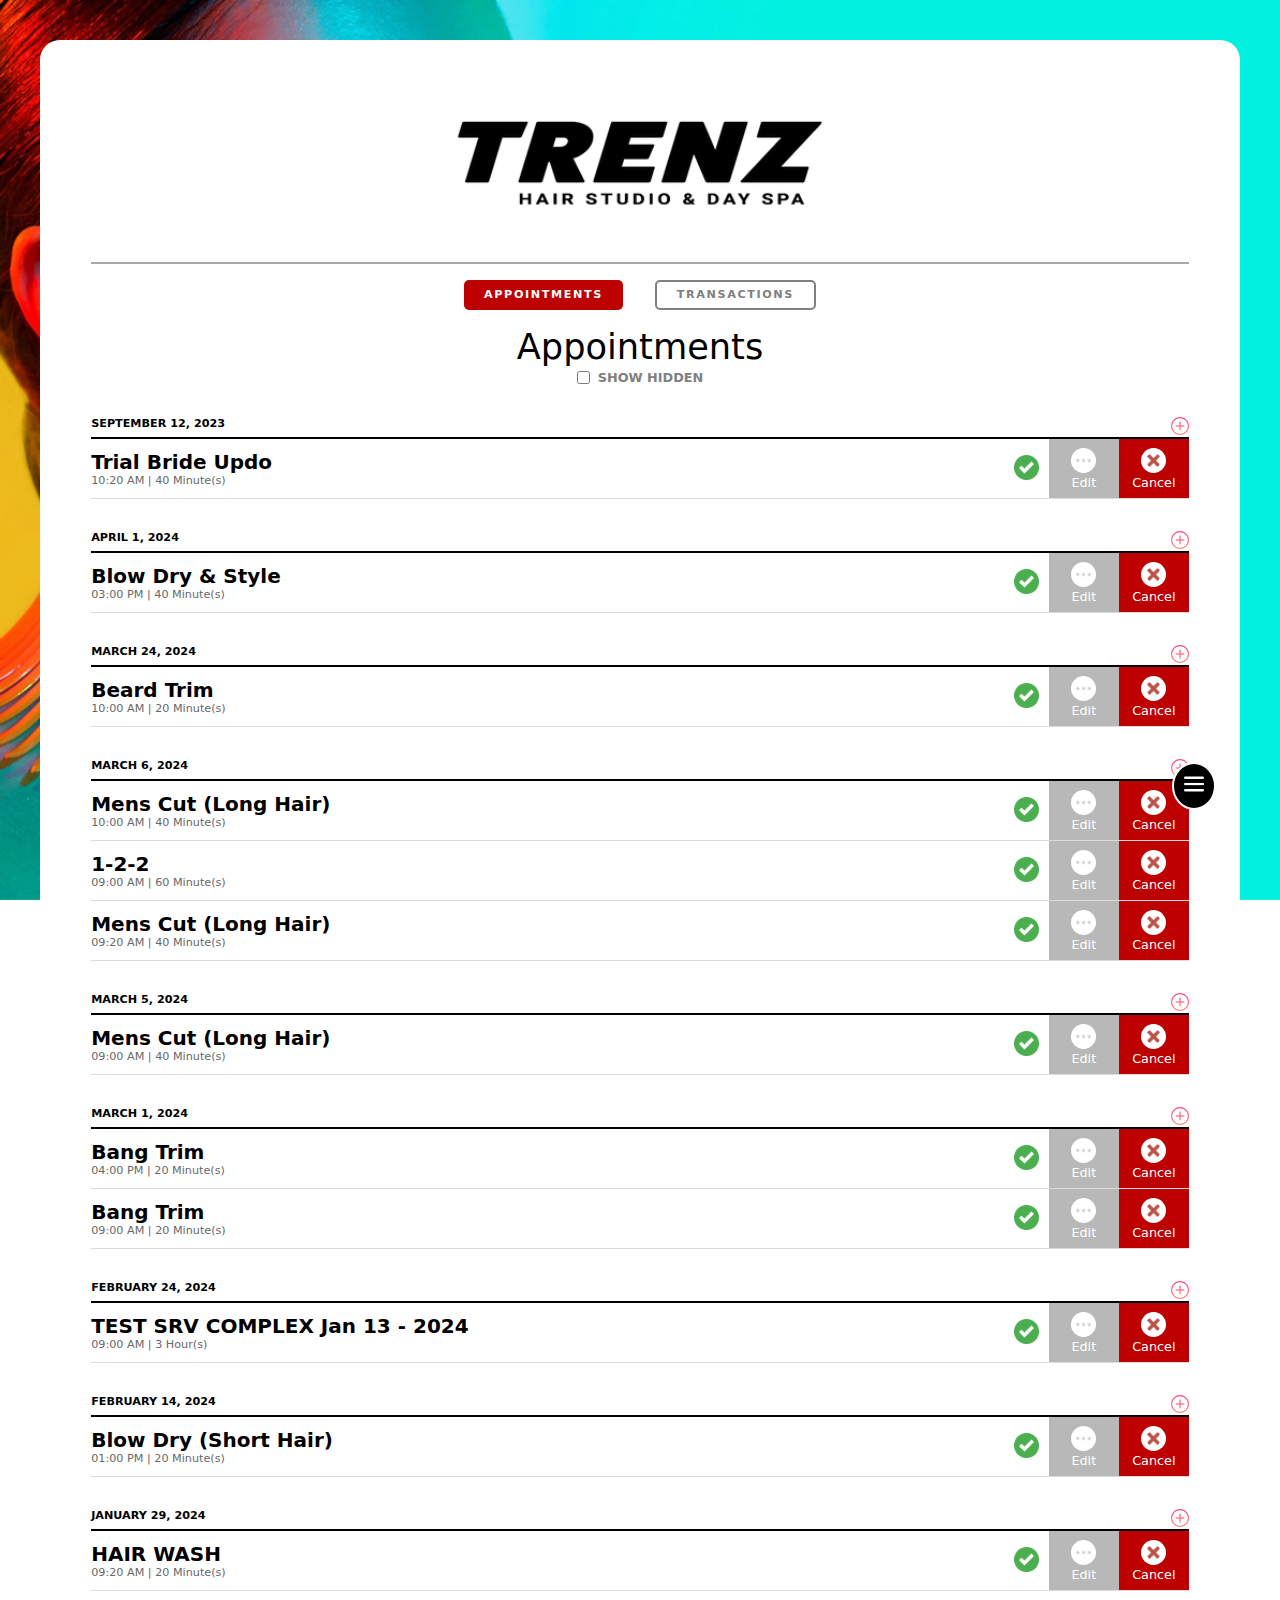
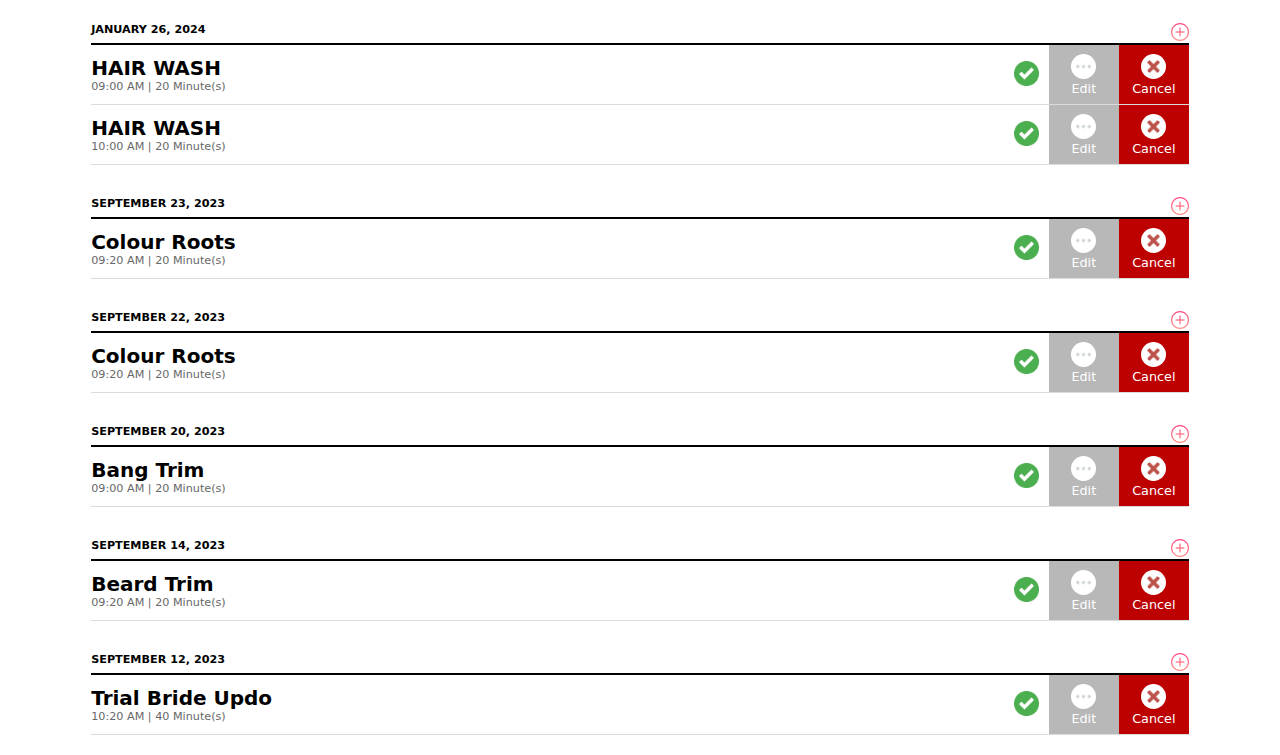
==== index.html @ 02bec73e "spell correct" ====
<!DOCTYPE html>
<html lang="en">
	<head>
		<meta charset="UTF-8" />
		<meta name="viewport" content="width=device-width, initial-scale=1.0" />
		<title>Document</title>

		<link rel="stylesheet" href="style.css" />
	</head>
	<body>
		<section class="appointment">
			<img class="trenz-bg" src="img/trenz-bg.jpg" alt="" />
			<div class="appointment-container">
				<div class="hero">
					<img src="img/trenz-logo-lq.png" alt="" />
				</div>

				<div class="appointment-btns">
					<div class="appointment-btn">APPOINTMENTS</div>
					<div class="transaction-btn">TRANSACTIONS</div>
				</div>

				<h2>Appointments</h2>

				<form action="">
					<input type="checkbox" id="showCheckbox" />
					<label for="showCheckbox">Show hidden</label>
				</form>

				<div class="appointment-date">
					<div class="current-date">
						<h4>September 12, 2023</h4>
						<img src="img/add.png" alt="" />
					</div>
					<div class="appointment-card-container">
						<div class="appointment-card">
							<div class="appointment-box">
								<div class="card-text">
									<h3>Trial Bride Updo</h3>
									<p>10:20 AM | 40 Minute(s)</p>
								</div>
								<img class="appointment-done-img" src="img/accept.png" alt="" />
							</div>
							<div class="appointment-option">
								<div class="edit-btn">
									<img src="img/more.png" alt="Edit" />
									<p>Edit</p>
								</div>
								<div class="delete-btn">
									<img src="img/close.png" alt="Edit" />
									<p>Cancel</p>
								</div>
							</div>
						</div>
					</div>
				</div>

				<div class="transaction-container">
					<div class="current-date">
						<h4>September 12, 2023</h4>
						<img src="img/add.png" alt="" />
					</div>
					<div class="appointment-card-container">
						<div class="appointment-card">
							<div class="appointment-box">
								<div class="card-text">
									<h3>Trial Bride Updo</h3>
									<p>10:20 AM | 40 Minute(s)</p>
								</div>
								<img class="appointment-done-img" src="img/accept.png" alt="" />
							</div>
							<div class="appointment-option">
								<div class="edit-btn">
									<img src="img/more.png" alt="Edit" />
									<p>Edit</p>
								</div>
								<div class="delete-btn">
									<img src="img/close.png" alt="Edit" />
									<p>Cancel</p>
								</div>
							</div>
						</div>
					</div>
				</div>
			</div>
		</section>

		<!-- menu section -->

		<div class="menu-display">
			<img id="menuIcon" src="img/menu.png" alt="" />
		</div>

		<div id="menu" class="menu">
			<div class="menu-heading">Appointments</div>
			<div class="menu-container">
				<div class="menu-item">
					<img src="img/home.png" alt="Home" />
					<p>Home</p>
				</div>
				<div class="menu-item">
					<img src="img/add-event.png" alt="" />
					<p>Add</p>
				</div>
				<div class="menu-item">
					<img src="img/website.png" alt="" />
					<p>View</p>
				</div>
				<div class="menu-item">
					<img src="img/calendar.png" alt="" />
					<p>History</p>
				</div>
				<div class="menu-item">
					<img src="img/setting.png" alt="Setting" />
					<p>Setting</p>
				</div>
			</div>
		</div>
	</body>

	<script src="script/appointment.js"></script>

	<script>
		document.addEventListener("DOMContentLoaded", function () {
			let currentSwipedBox = null; // Keep track of the currently swiped box

			function handleStart(event) {
				if (currentSwipedBox && currentSwipedBox !== event.currentTarget) {
					resetSwipedBox(); // Reset the previously swiped box
				}
				currentSwipedBox = event.currentTarget;
				currentSwipedBox.startX = event.touches[0].clientX;
			}

			function handleEnd(event) {
				const deltaX =
					event.changedTouches[0].clientX - currentSwipedBox.startX;
				const windowWidth = window.innerWidth;
				const appointmentBox =
					currentSwipedBox.querySelector(".appointment-box");

				if (windowWidth < 650) {
					appointmentBox.style.transform =
						deltaX < -50 ? "translateX(-100px)" : "translateX(0px)";
				}
			}

			function resetSwipedBox() {
				const appointmentBox =
					currentSwipedBox.querySelector(".appointment-box");
				appointmentBox.style.transform = "translateX(0px)";
				currentSwipedBox = null;
			}

			document
				.querySelectorAll(".appointment-card")
				.forEach((appointmentCard) => {
					appointmentCard.startX = 0;
					appointmentCard.addEventListener("touchstart", handleStart);
					appointmentCard.addEventListener("touchend", handleEnd);
				});

			document.body.addEventListener("click", function (event) {
				if (!event.target.closest(".appointment-card")) {
					resetSwipedBox();
				}
			});
		});

		// menu script

		const menuDisplay = document.querySelector(".menu-display");
		const menuContainer = document.getElementById("menu");
		const menuIcon = document.getElementById("menuIcon");

		menuDisplay.addEventListener("click", function () {
			if (menuContainer.style.maxHeight === "1000px") {
				// menuContainer.style.display = "none";
				menuContainer.style.maxHeight = "0px";
				menuContainer.style.right = "-100%";
				menuIcon.src = "img/menu.png";
			} else {
				// menuContainer.style.display = "block";
				menuIcon.src = "img/close1.png";
				menuContainer.style.right = "calc(5% - 10px)";
				menuContainer.style.maxHeight = "1000px";
			}
		});
	</script>
</html>
---- style.css ----
* {
	margin: 0;
	padding: 0;
	box-sizing: border-box;
	font-family: system-ui, -apple-system, BlinkMacSystemFont, "Segoe UI", Roboto,
		Oxygen, Ubuntu, Cantarell, "Open Sans", "Helvetica Neue", sans-serif;
}

.appointment {
	padding-top: 2.5rem;
}

.trenz-bg {
	width: 100vw;
	height: 100vh;
	object-fit: cover;
	position: fixed;
	top: 0px;
	z-index: -1;
}

.appointment-container {
	background-color: white;
	max-width: 1200px;
	margin: auto;
	border-radius: 20px;
	padding: 20px 4%;
	overflow: hidden;
}

.hero {
	padding: 3rem 0;
	text-align: center;
	border-bottom: 2px solid rgb(168, 168, 168);
}

.hero img {
	width: 35%;
}
/* 
.hero h1 {
	font-size: 6rem;
	font-weight: 800;
	font-style: italic;
	line-height: 6.2rem;
}

.hero p {
	font-weight: 700;
	letter-spacing: 0.15rem;
} */

.appointment-btns {
	display: flex;
	justify-content: center;
	gap: 2rem;
	margin-top: 1rem;
	font-weight: 700;
	letter-spacing: 0.1rem;
}

.appointment-btn {
	height: 30px;
	background-color: rgb(189, 0, 0);
	color: white;
	padding: 0px 20px;
	border-radius: 5px;
	display: flex;
	align-items: center;
	cursor: pointer;
	font-size: 0.7rem;
}

.transaction-btn {
	border: 2px solid gray;
	color: gray;
	padding: 0px 20px;
	border-radius: 5px;
	display: flex;
	align-items: center;
	cursor: pointer;
	font-size: 0.7rem;
}

.appointment h2 {
	font-size: 2.2rem;
	font-weight: 400;
	margin-top: 1rem;
	text-align: center;
}

form {
	display: flex;
	justify-content: center;
	gap: 0.5rem;
	margin-top: 0.2rem;
	color: gray;
	text-transform: uppercase;
	font-weight: 600;
	font-size: 0.8rem;
}

.appointment-date,
.transaction-container {
	margin-top: 2rem;
}

.current-date {
	display: flex;
	justify-content: space-between;
	gap: 20px;
	padding-bottom: 2px;
	border-bottom: 2px solid black;
}

.current-date img {
	width: 18px;
	height: 18px;
}

.current-date h4 {
	text-transform: uppercase;
	font-size: 0.7rem;
	/* color: rgb(170, 1, 1); */
}

.appointment-card {
	position: relative;
	height: 60px;
	display: flex;
	align-items: center;
	border-bottom: 1px solid rgb(219, 219, 219);
}

.appointment-box {
	display: flex;
	background-color: white;
	justify-content: space-between;
	align-items: center;
	width: 100%;
	height: 100%;
	transition: all 0.3s ease-in-out;
	z-index: 5;
}

.appointment-option {
	height: 60px;
	display: flex;
	height: 100%;
	align-items: center;
}

.card-text h3 {
	font-size: 20px;
}

.card-text p {
	color: rgb(104, 104, 104);
	font-size: 0.7rem;
}
.appointment-done-img {
	margin: 0 10px;
	cursor: pointer;
}

.appointment-card img {
	width: 25px;
	height: 25px;
	margin-bottom: 2px;
	/* display: none; */
}

.edit-btn {
	background-color: rgb(184, 184, 184);
	width: 70px;
	display: flex;
	align-items: center;
	justify-content: center;
	flex-direction: column;
	height: 100%;
	color: white;
	font-size: 0.8rem;
}

.delete-btn {
	background-color: rgb(189, 0, 0);
	width: 70px;
	display: flex;
	align-items: center;
	justify-content: center;
	flex-direction: column;
	height: 100%;
	color: white;
	font-size: 0.8rem;
}

.edit-btn img,
.delete-btn img {
	padding: 5px;
	background-color: white;
	border-radius: 50%;
	/* width: 30px; */
	filter: saturate(60%);
	cursor: pointer;
}

@media (max-width: 1200px) {
	.trenz-bg {
		display: none;
	}

	.appointment {
		padding-top: 0;
	}

	.hero {
		padding: 4rem 0;
	}
}

@media (max-width: 650px) {
	.hero {
		padding: 2rem 20px;
	}

	.hero img {
		width: 55%;
	}

	.appointment-btns {
		gap: 0.5rem;
	}

	.appointment-btn,
	.transaction-btn {
		padding: 5px 12px;
		font-size: 0.9rem;
	}

	.appointment-card {
		height: 60px;
	}

	.edit-btn,
	.delete-btn {
		font-size: 0.6rem;
		width: 50px;
	}

	.appointment h2 {
		font-size: 2.2rem;
		margin-top: 1rem;
		font-weight: 400;
	}

	.current-date h4 {
		font-size: 0.7rem;
		display: flex;
		align-items: center;
	}

	.card-text h3 {
		font-size: 1.2rem;
	}

	.card-text p {
		font-size: 0.7rem;
	}

	.appointment-box {
		width: 100%;
	}

	.appointment-option {
		position: absolute;
		right: 0;
		z-index: 1;
	}
}

/* Menu section */

.menu {
	padding: 25px;
	position: fixed;
	bottom: 0;
	z-index: 10;
	background-color: white;
	width: 100%;
}

.menu-heading {
	font-size: 1rem;
	font-weight: 600;
	text-transform: uppercase;
	color: rgb(173, 173, 173);
	text-align: center;
	margin-bottom: 1rem;
	letter-spacing: 0.2rem;
}
.menu-container {
	display: flex;
	justify-content: space-between;
	gap: 20px;
}

.menu-item img {
	width: 40px;
	height: 40px;
}

.menu-item {
	display: flex;
	justify-content: center;
	align-items: center;
	flex-direction: column;
	cursor: pointer;
}

.menu-item p {
	margin-top: 5px;
	font-weight: 700;
	font-size: 0.9rem;
	text-align: center;
}

.menu-display {
	padding: 10px;
	background-color: black;
	border-radius: 100%;
	position: fixed;
	right: 5%;
	bottom: 10%;
	display: none;
	cursor: pointer;
	display: flex;
	align-items: center;
	justify-self: center;
	border: 2px solid white;
}

.menu-display img {
	width: 20px;
	height: 20px;
	filter: invert(100%);
	transition: all 0.3s ease-in-out;
}

@media (min-width: 650px) {
	.menu-display {
		display: block;
	}

	.menu-heading {
		display: none;
	}

	.menu {
		width: max-content;
		padding: 15px;
		bottom: calc(10% + 60px);
		right: calc(5% - 10px);
		background-color: rgb(235, 235, 235);
		border-radius: 15px;
		max-height: 0px;
		overflow: hidden;
		/* display: none; */
		right: -100%;
		transition: max-height 0.3s ease-in-out;
	}

	.menu-container {
		flex-direction: column;
		width: max-content;
	}

	.menu-item img {
		width: 22px;
		height: 22px;
	}

	.menu-item p {
		font-size: 0.6rem;
	}
}
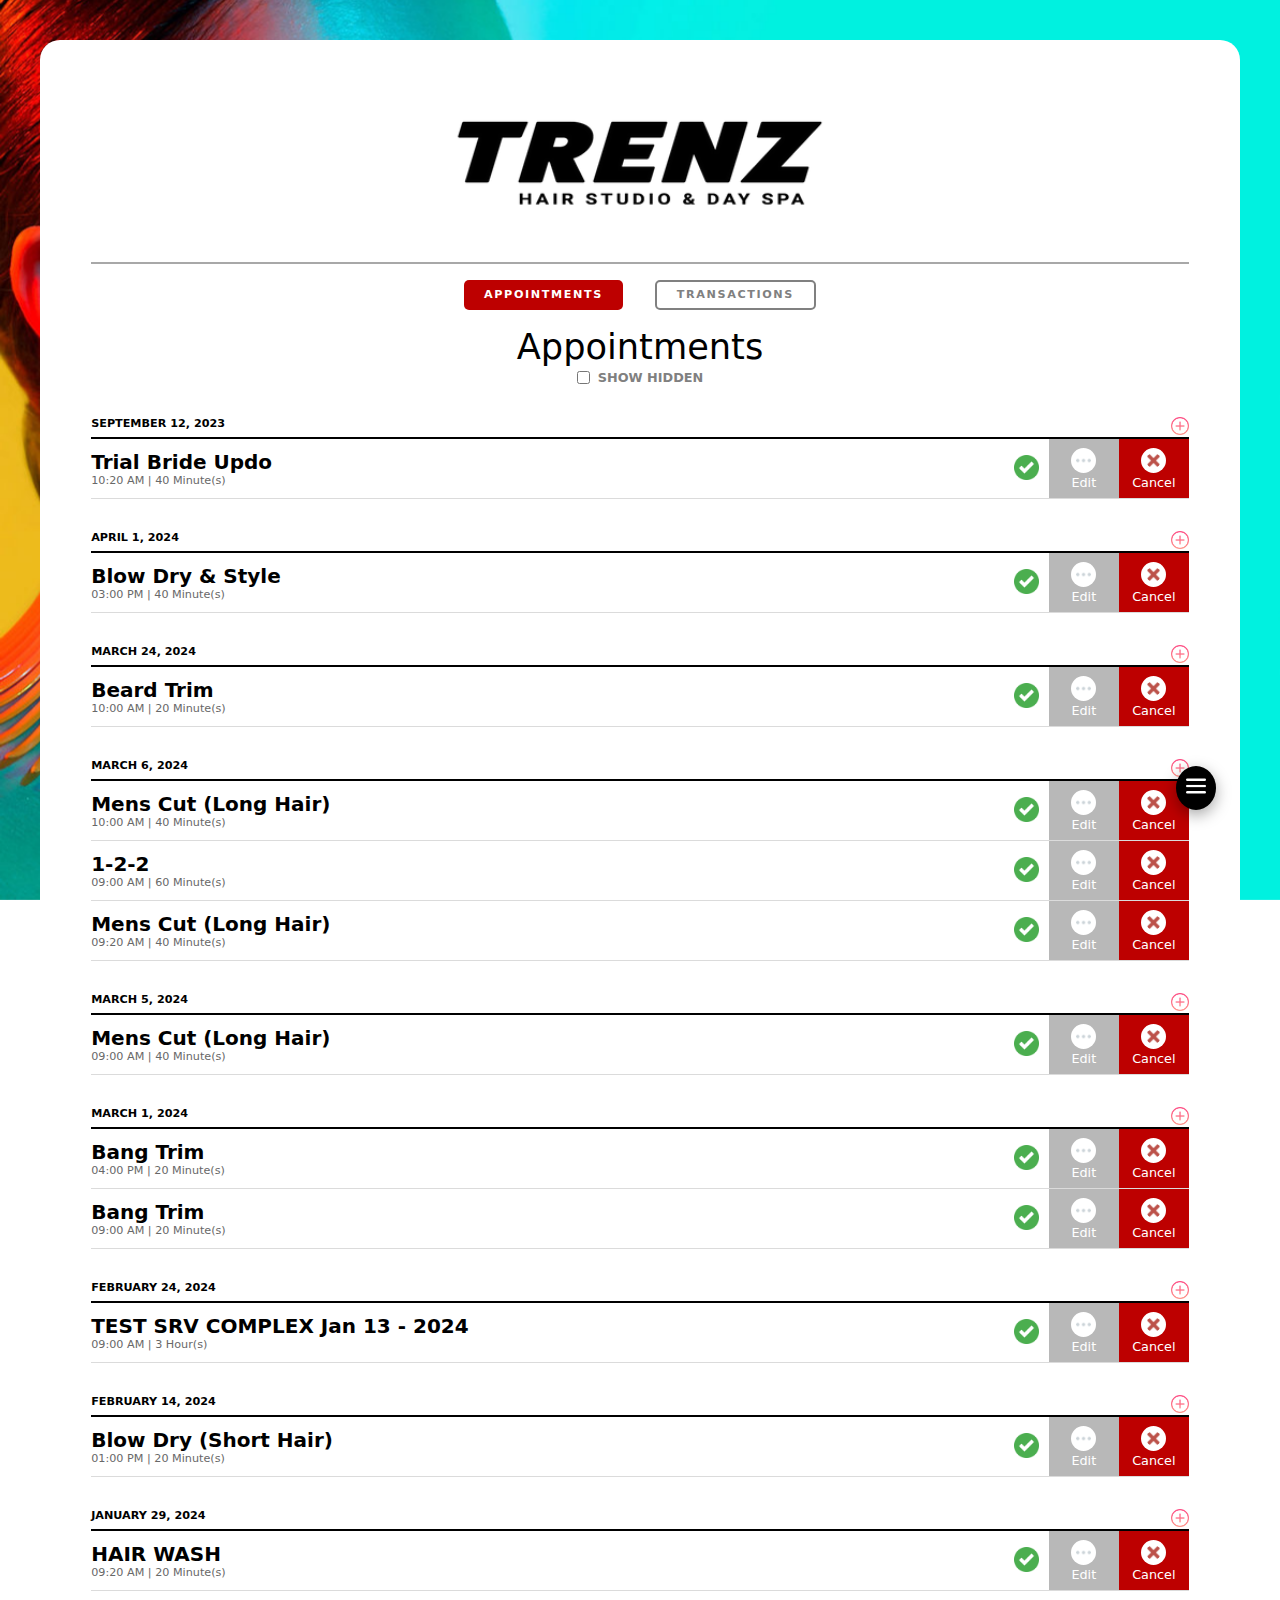
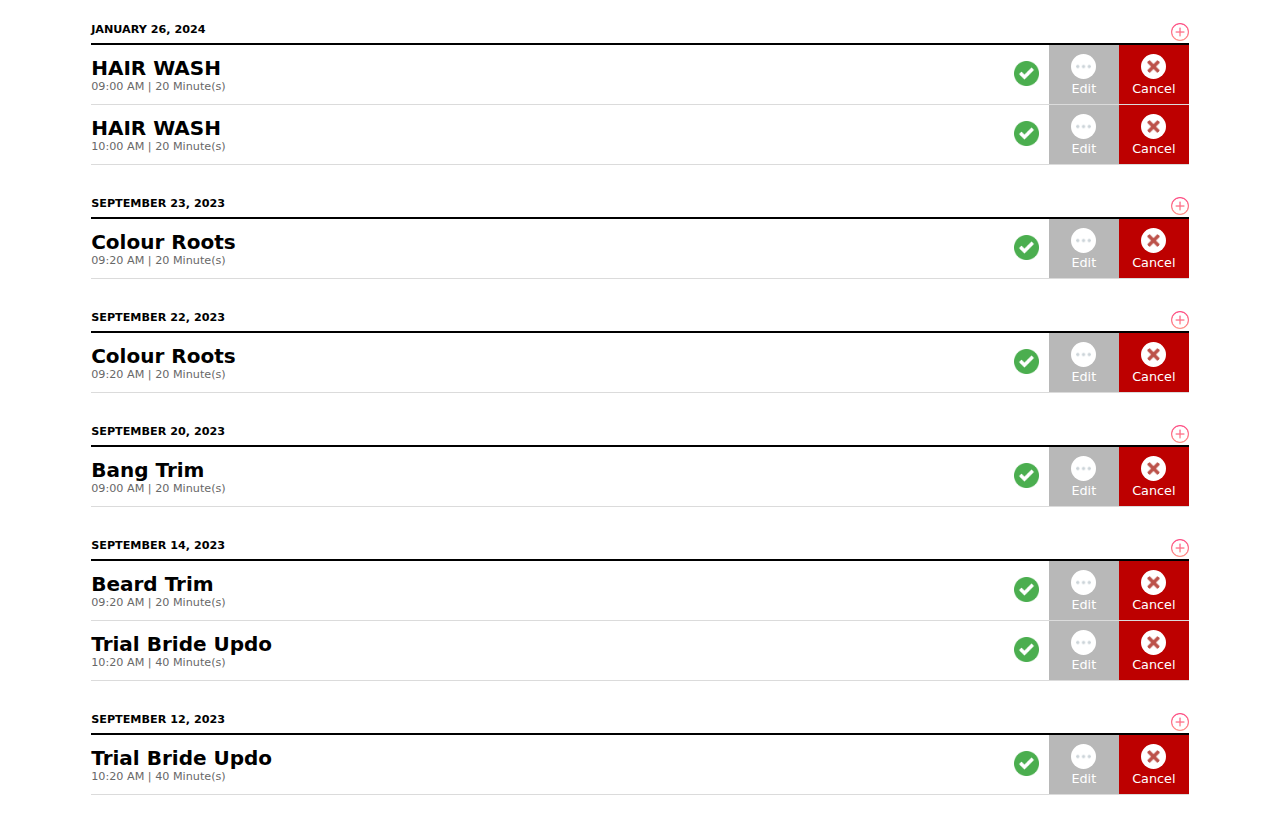
==== commit 83998904: "transaction section initial" ====
--- a/index.html
+++ b/index.html
@@ -119,6 +119,7 @@
 	</body>
 
 	<script src="script/appointment.js"></script>
+	<script src="script/transaction.js"></script>
 
 	<script>
 		document.addEventListener("DOMContentLoaded", function () {
--- a/style.css
+++ b/style.css
@@ -105,6 +105,10 @@
 	margin-top: 2rem;
 }
 
+/* .appointment-date {
+	display: none;
+} */
+
 .current-date {
 	display: flex;
 	justify-content: space-between;
@@ -224,7 +228,7 @@
 	}
 
 	.hero img {
-		width: 55%;
+		width: 60%;
 	}
 
 	.appointment-btns {
@@ -278,24 +282,30 @@
 	}
 }
 
+/* transaction section */
+
 /* Menu section */
 
 .menu {
-	padding: 25px;
+	padding: 20px 25px 25px 25px;
 	position: fixed;
 	bottom: 0;
 	z-index: 10;
 	background-color: white;
-	width: 100%;
+	width: 100vw;
+	right: 0;
+	border-top: 1.5px solid #959595;
+	box-shadow: rgba(14, 30, 37, 0.12) 0px 2px 4px 0px,
+		rgba(14, 30, 37, 0.32) 0px 2px 16px 0px;
 }
 
 .menu-heading {
-	font-size: 1rem;
+	font-size: 0.8rem;
 	font-weight: 600;
 	text-transform: uppercase;
 	color: rgb(173, 173, 173);
 	text-align: center;
-	margin-bottom: 1rem;
+	margin-bottom: 1.5rem;
 	letter-spacing: 0.2rem;
 }
 .menu-container {
@@ -305,8 +315,8 @@
 }
 
 .menu-item img {
-	width: 40px;
-	height: 40px;
+	width: 33px;
+	height: 33px;
 }
 
 .menu-item {
@@ -336,7 +346,7 @@
 	display: flex;
 	align-items: center;
 	justify-self: center;
-	border: 2px solid white;
+	box-shadow: rgba(0, 0, 0, 0.35) 0px 5px 15px;
 }
 
 .menu-display img {
@@ -360,7 +370,7 @@
 		padding: 15px;
 		bottom: calc(10% + 60px);
 		right: calc(5% - 10px);
-		background-color: rgb(235, 235, 235);
+		/* background-color: rgb(235, 235, 235); */
 		border-radius: 15px;
 		max-height: 0px;
 		overflow: hidden;
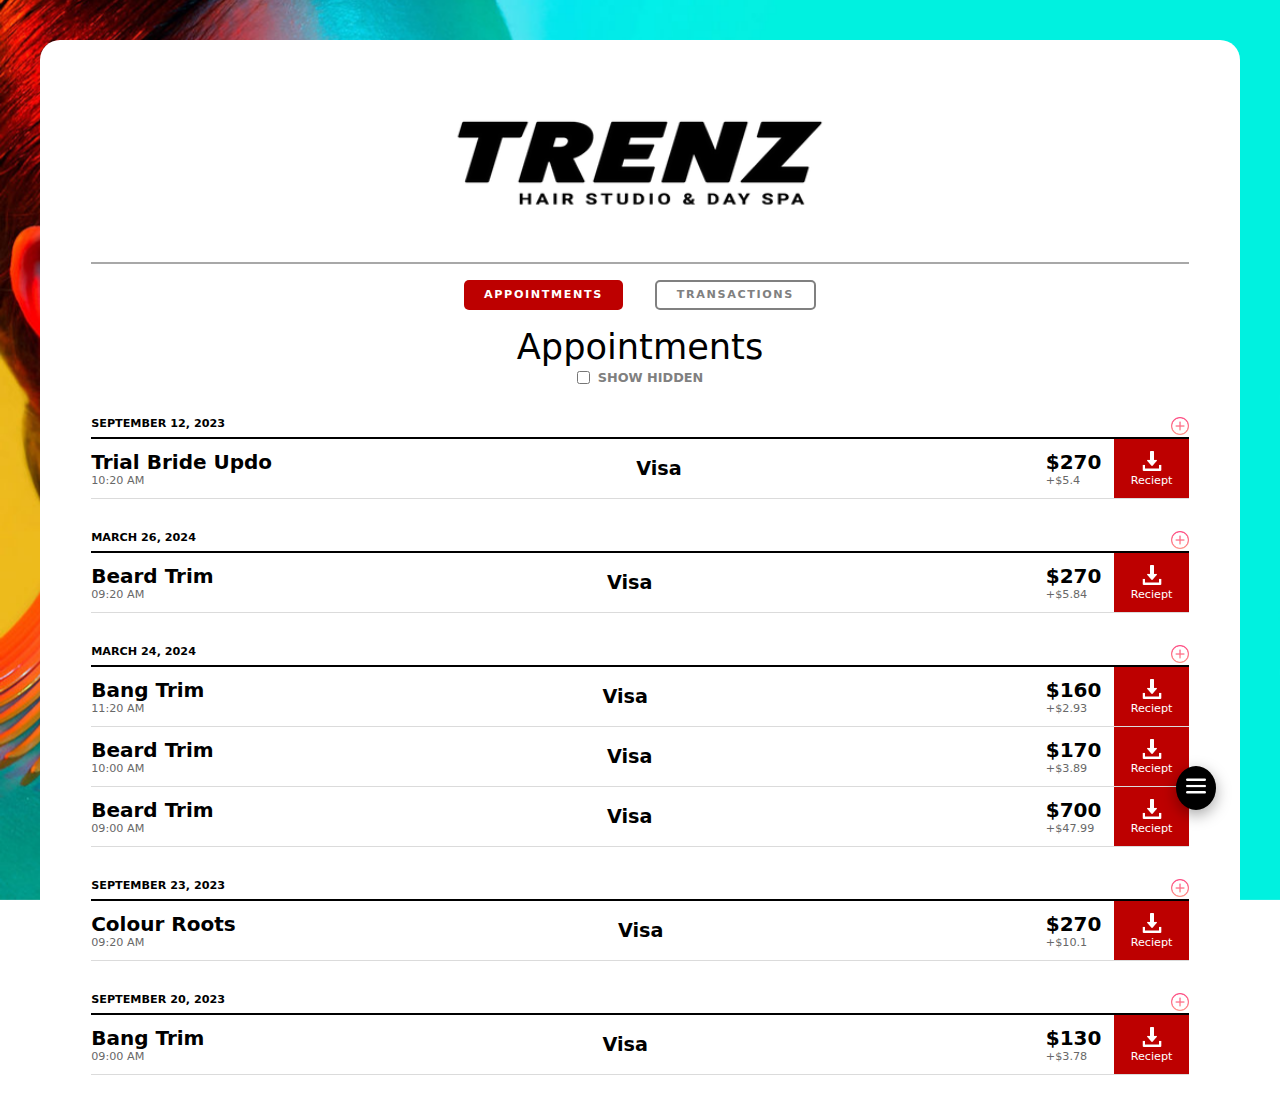
==== commit 37e5f289: "transaction debug and transaction ui" ====
--- a/index.html
+++ b/index.html
@@ -60,24 +60,22 @@
 						<h4>September 12, 2023</h4>
 						<img src="img/add.png" alt="" />
 					</div>
-					<div class="appointment-card-container">
+					<div class="transaction-card-container">
 						<div class="appointment-card">
 							<div class="appointment-box">
 								<div class="card-text">
 									<h3>Trial Bride Updo</h3>
-									<p>10:20 AM | 40 Minute(s)</p>
+									<p>10:20 AM</p>
 								</div>
-								<img class="appointment-done-img" src="img/accept.png" alt="" />
+								<div class="transaction-type">Visa</div>
+								<div class="card-text transaction-payment">
+									<h3>$270</h3>
+									<p>+$5.4</p>
+								</div>
 							</div>
-							<div class="appointment-option">
-								<div class="edit-btn">
-									<img src="img/more.png" alt="Edit" />
-									<p>Edit</p>
-								</div>
-								<div class="delete-btn">
-									<img src="img/close.png" alt="Edit" />
-									<p>Cancel</p>
-								</div>
+							<div class="transaction-option">
+								<img class="transaction-download" src="img/download.png" alt="" />
+								<p>Reciept</p>
 							</div>
 						</div>
 					</div>
--- a/style.css
+++ b/style.css
@@ -105,9 +105,9 @@
 	margin-top: 2rem;
 }
 
-/* .appointment-date {
+.appointment-date {
 	display: none;
-} */
+}
 
 .current-date {
 	display: flex;
@@ -167,7 +167,7 @@
 	cursor: pointer;
 }
 
-.appointment-card img {
+.appointment-date img {
 	width: 25px;
 	height: 25px;
 	margin-bottom: 2px;
@@ -283,6 +283,43 @@
 }
 
 /* transaction section */
+
+.transaction-type {
+	font-weight: 600;
+	font-size: 1.2rem;
+}
+
+.transaction-option {
+	width: 80px;
+	background-color: rgb(189, 0, 0);
+	color: white;
+	display: flex;
+	flex-direction: column;
+	justify-content: center;
+	align-items: center;
+	height: 100%;
+}
+
+.transaction-download {
+	filter: invert(100%);
+	width: 20px;
+	height: 20px;
+}
+
+.transaction-option p {
+	font-size: 0.7rem;
+	margin-top: 0.2rem;
+}
+
+.transaction-payment {
+	padding-right: 0.8rem;
+}
+
+@media (max-width:650px) {
+	.transaction-payment{
+		padding-right: 0px;
+	}
+}
 
 /* Menu section */
 
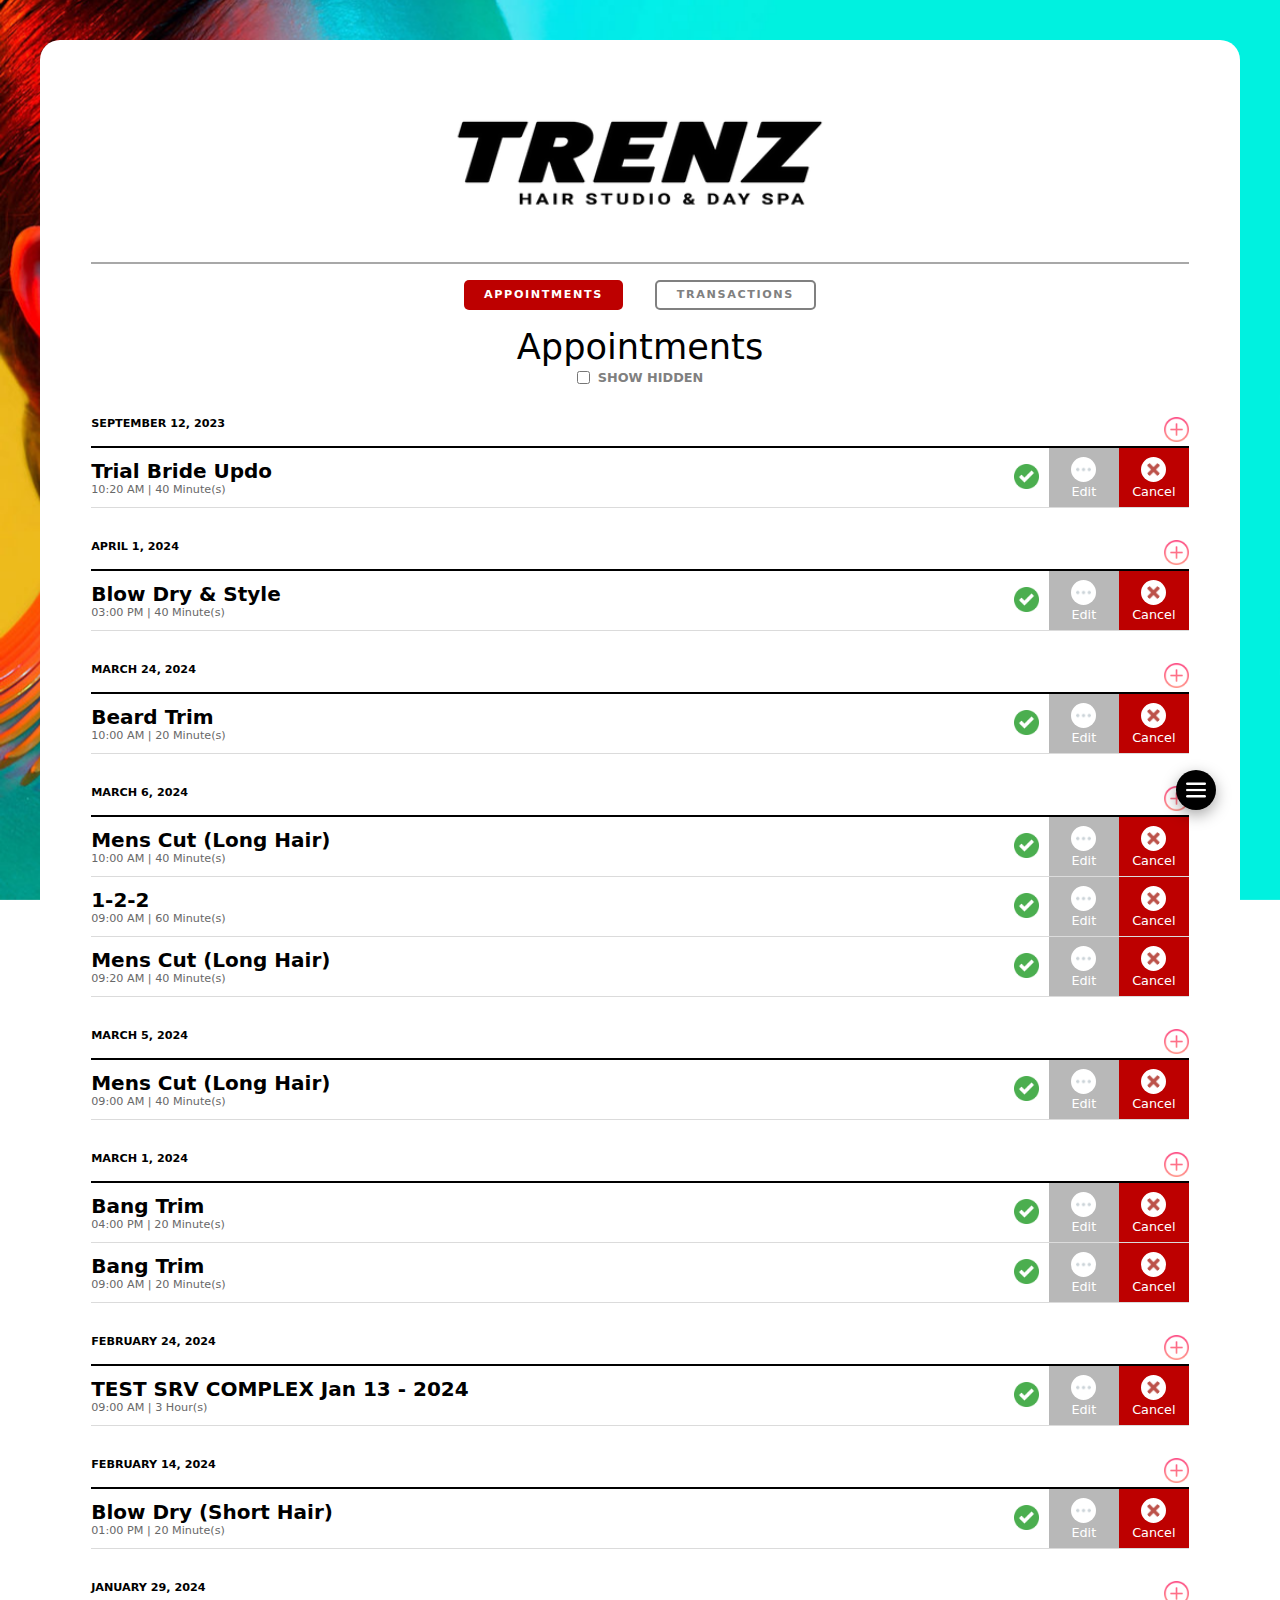
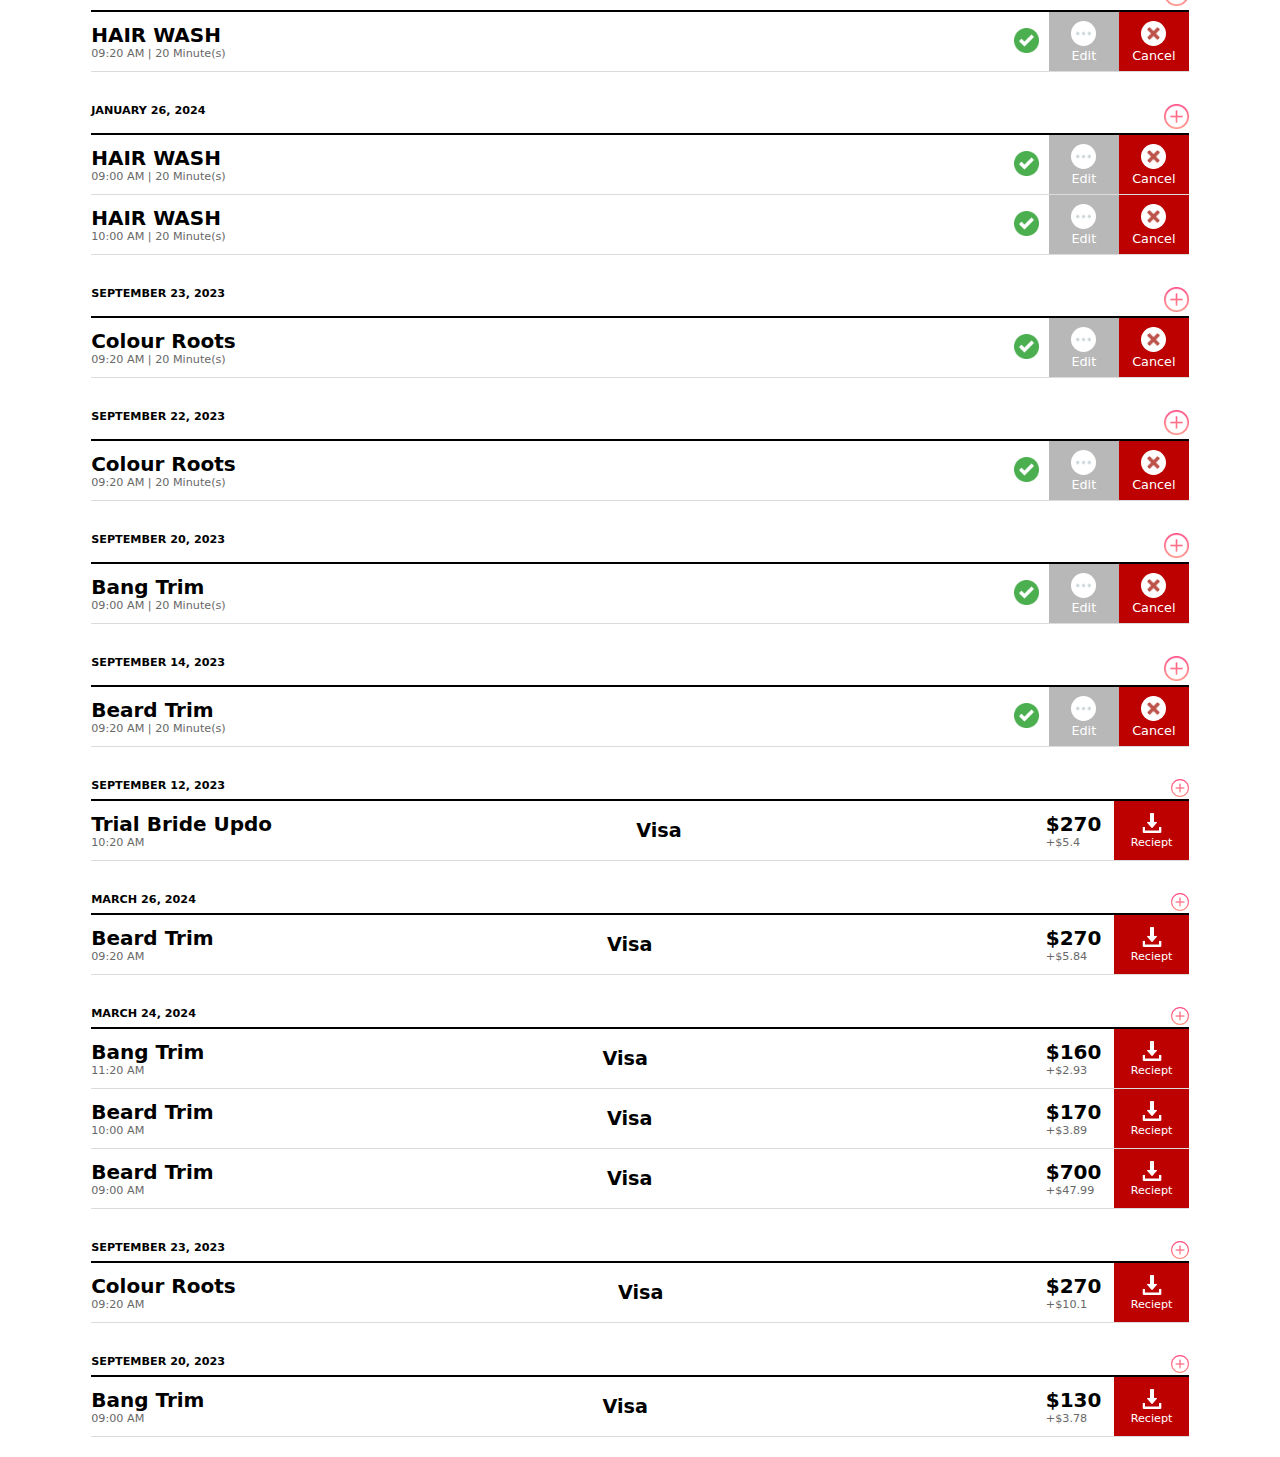
==== commit 0a7d9e1a: "page switch feature" ====
--- a/index.html
+++ b/index.html
@@ -16,11 +16,11 @@
 				</div>
 
 				<div class="appointment-btns">
-					<div class="appointment-btn">APPOINTMENTS</div>
-					<div class="transaction-btn">TRANSACTIONS</div>
+					<div id="appointment-btn" class="appointment-btn">APPOINTMENTS</div>
+					<div id="transaction-btn" class="transaction-btn">TRANSACTIONS</div>
 				</div>
 
-				<h2>Appointments</h2>
+				<h2 id="appointment-title">Appointments</h2>
 
 				<form action="">
 					<input type="checkbox" id="showCheckbox" />
@@ -74,7 +74,10 @@
 								</div>
 							</div>
 							<div class="transaction-option">
-								<img class="transaction-download" src="img/download.png" alt="" />
+								<img
+									class="transaction-download"
+									src="img/download.png"
+									alt="" />
 								<p>Reciept</p>
 							</div>
 						</div>
@@ -119,71 +122,5 @@
 	<script src="script/appointment.js"></script>
 	<script src="script/transaction.js"></script>
 
-	<script>
-		document.addEventListener("DOMContentLoaded", function () {
-			let currentSwipedBox = null; // Keep track of the currently swiped box
-
-			function handleStart(event) {
-				if (currentSwipedBox && currentSwipedBox !== event.currentTarget) {
-					resetSwipedBox(); // Reset the previously swiped box
-				}
-				currentSwipedBox = event.currentTarget;
-				currentSwipedBox.startX = event.touches[0].clientX;
-			}
-
-			function handleEnd(event) {
-				const deltaX =
-					event.changedTouches[0].clientX - currentSwipedBox.startX;
-				const windowWidth = window.innerWidth;
-				const appointmentBox =
-					currentSwipedBox.querySelector(".appointment-box");
-
-				if (windowWidth < 650) {
-					appointmentBox.style.transform =
-						deltaX < -50 ? "translateX(-100px)" : "translateX(0px)";
-				}
-			}
-
-			function resetSwipedBox() {
-				const appointmentBox =
-					currentSwipedBox.querySelector(".appointment-box");
-				appointmentBox.style.transform = "translateX(0px)";
-				currentSwipedBox = null;
-			}
-
-			document
-				.querySelectorAll(".appointment-card")
-				.forEach((appointmentCard) => {
-					appointmentCard.startX = 0;
-					appointmentCard.addEventListener("touchstart", handleStart);
-					appointmentCard.addEventListener("touchend", handleEnd);
-				});
-
-			document.body.addEventListener("click", function (event) {
-				if (!event.target.closest(".appointment-card")) {
-					resetSwipedBox();
-				}
-			});
-		});
-
-		// menu script
-
-		const menuDisplay = document.querySelector(".menu-display");
-		const menuContainer = document.getElementById("menu");
-		const menuIcon = document.getElementById("menuIcon");
-
-		menuDisplay.addEventListener("click", function () {
-			if (menuContainer.style.maxHeight === "1000px") {
-				// menuContainer.style.display = "none";
-				menuContainer.style.maxHeight = "0px";
-				menuContainer.style.right = "-100%";
-				menuIcon.src = "img/menu.png";
-			} else {
-				// menuContainer.style.display = "block";
-				menuIcon.src = "img/close1.png";
-				menuContainer.style.right = "calc(5% - 10px)";
-				menuContainer.style.maxHeight = "1000px";
-			}
-		});
-	</script>
+	<script src="script/script.js"></script>
 </html>
--- a/style.css
+++ b/style.css
@@ -105,10 +105,6 @@
 	margin-top: 2rem;
 }
 
-.appointment-date {
-	display: none;
-}
-
 .current-date {
 	display: flex;
 	justify-content: space-between;
@@ -223,6 +219,9 @@
 }
 
 @media (max-width: 650px) {
+	.appointment {
+		padding-bottom: 8rem;
+	}
 	.hero {
 		padding: 2rem 20px;
 	}
@@ -315,9 +314,15 @@
 	padding-right: 0.8rem;
 }
 
-@media (max-width:650px) {
-	.transaction-payment{
+@media (max-width: 650px) {
+	.transaction-payment {
 		padding-right: 0px;
+	}
+
+	.transaction-option {
+		position: absolute;
+		right: 0;
+		z-index: 1;
 	}
 }
 
@@ -380,7 +385,7 @@
 	bottom: 10%;
 	display: none;
 	cursor: pointer;
-	display: flex;
+	display: none;
 	align-items: center;
 	justify-self: center;
 	box-shadow: rgba(0, 0, 0, 0.35) 0px 5px 15px;
@@ -395,7 +400,7 @@
 
 @media (min-width: 650px) {
 	.menu-display {
-		display: block;
+		display: flex;
 	}
 
 	.menu-heading {
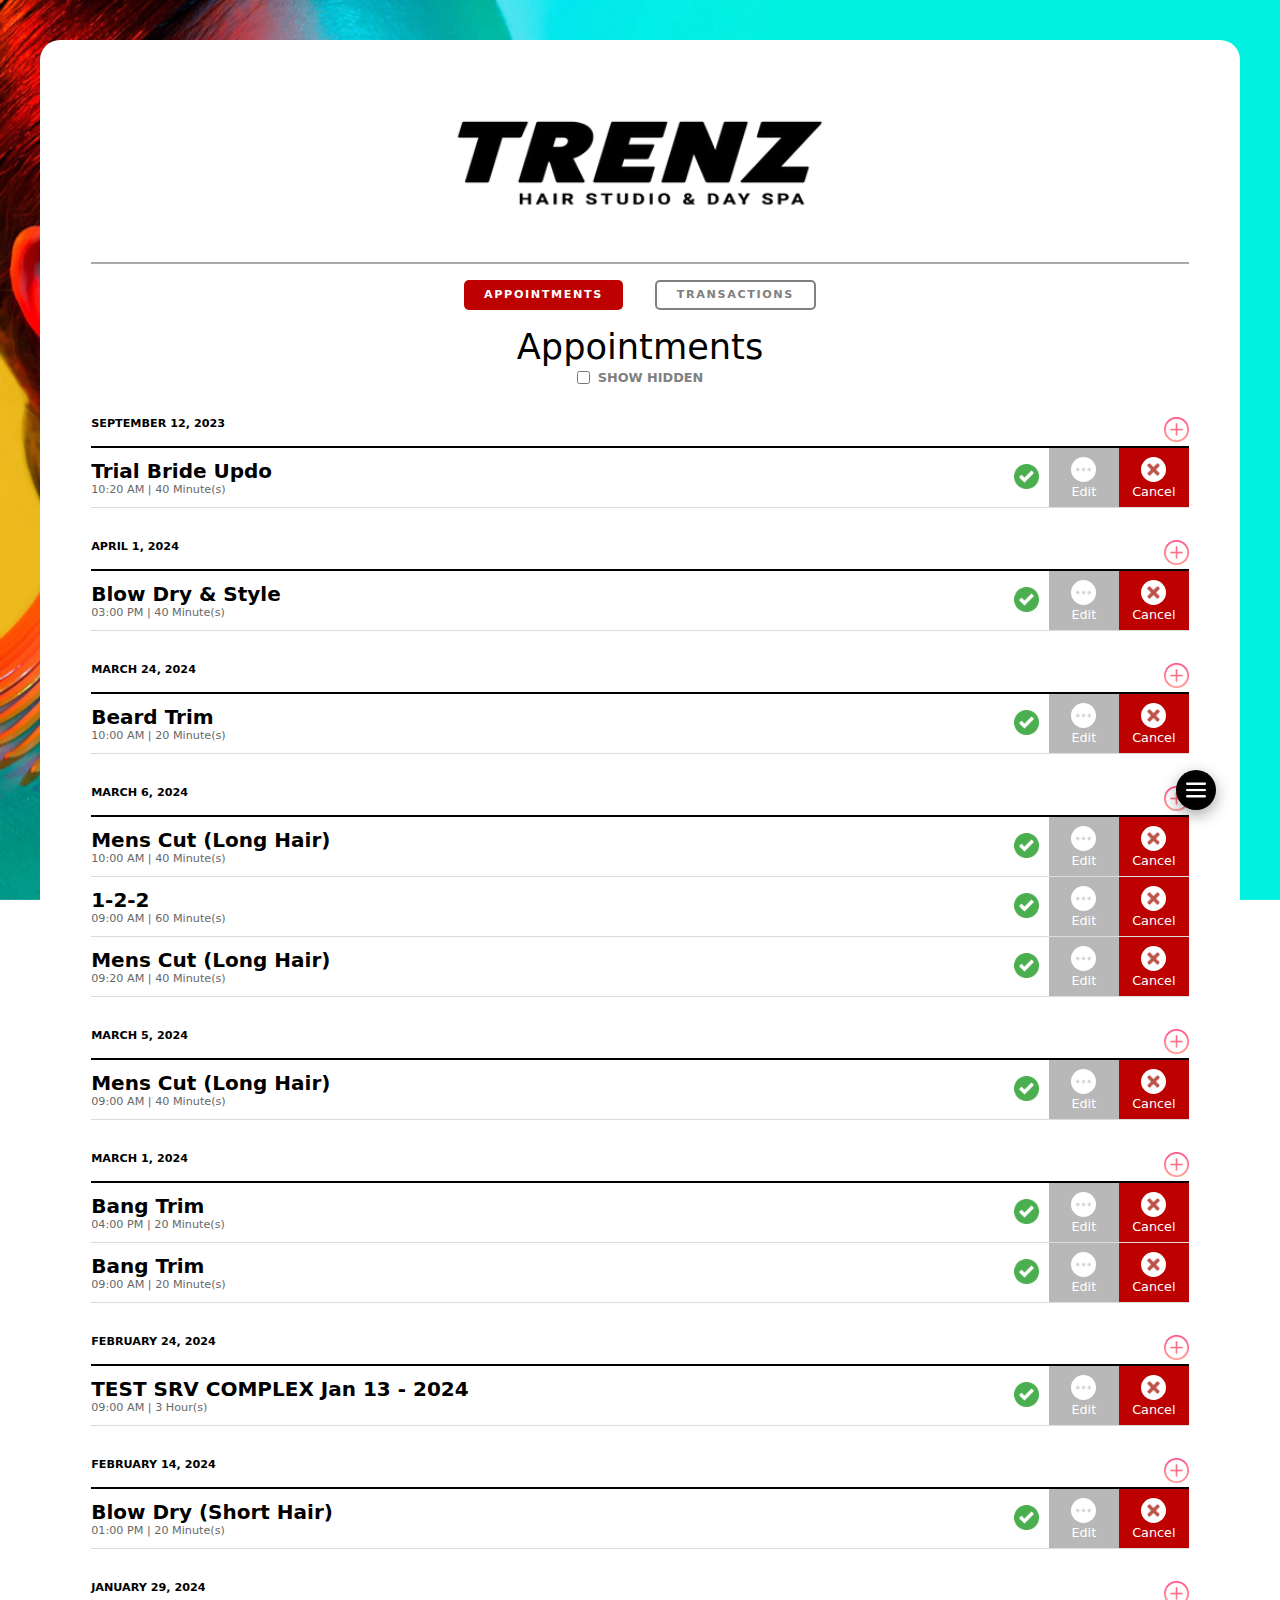
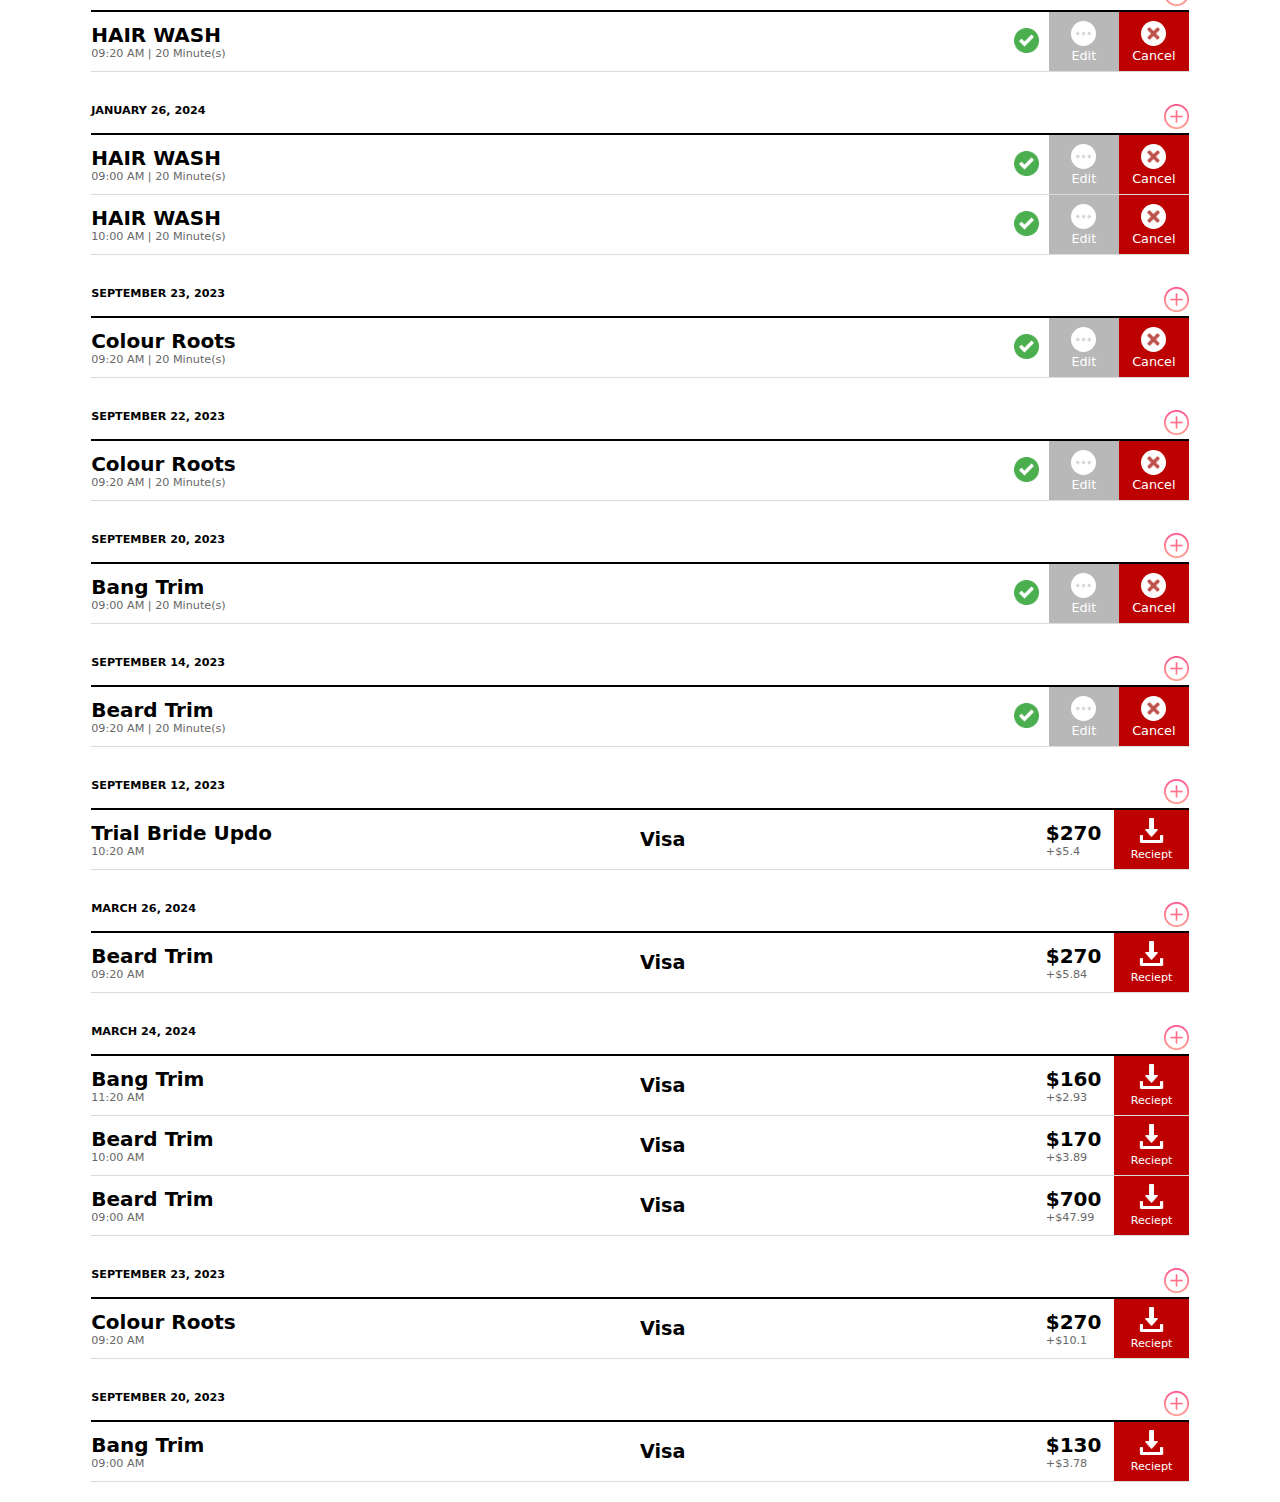
==== commit 92056b68: "transaction ui fix" ====
--- a/index.html
+++ b/index.html
@@ -22,7 +22,7 @@
 
 				<h2 id="appointment-title">Appointments</h2>
 
-				<form action="">
+				<form id="appointment-hide" action="">
 					<input type="checkbox" id="showCheckbox" />
 					<label for="showCheckbox">Show hidden</label>
 				</form>
--- a/style.css
+++ b/style.css
@@ -73,6 +73,7 @@
 
 .transaction-btn {
 	border: 2px solid gray;
+	background-color: white;
 	color: gray;
 	padding: 0px 20px;
 	border-radius: 5px;
@@ -150,6 +151,10 @@
 	align-items: center;
 }
 
+.transaction-card-container .card-text {
+	max-width: 45%;
+}
+
 .card-text h3 {
 	font-size: 20px;
 }
@@ -163,7 +168,8 @@
 	cursor: pointer;
 }
 
-.appointment-date img {
+.appointment-date img,
+.transaction-container img {
 	width: 25px;
 	height: 25px;
 	margin-bottom: 2px;
@@ -284,8 +290,11 @@
 /* transaction section */
 
 .transaction-type {
+	position: absolute;
+	left: 50%;
 	font-weight: 600;
 	font-size: 1.2rem;
+	z-index: 20;
 }
 
 .transaction-option {
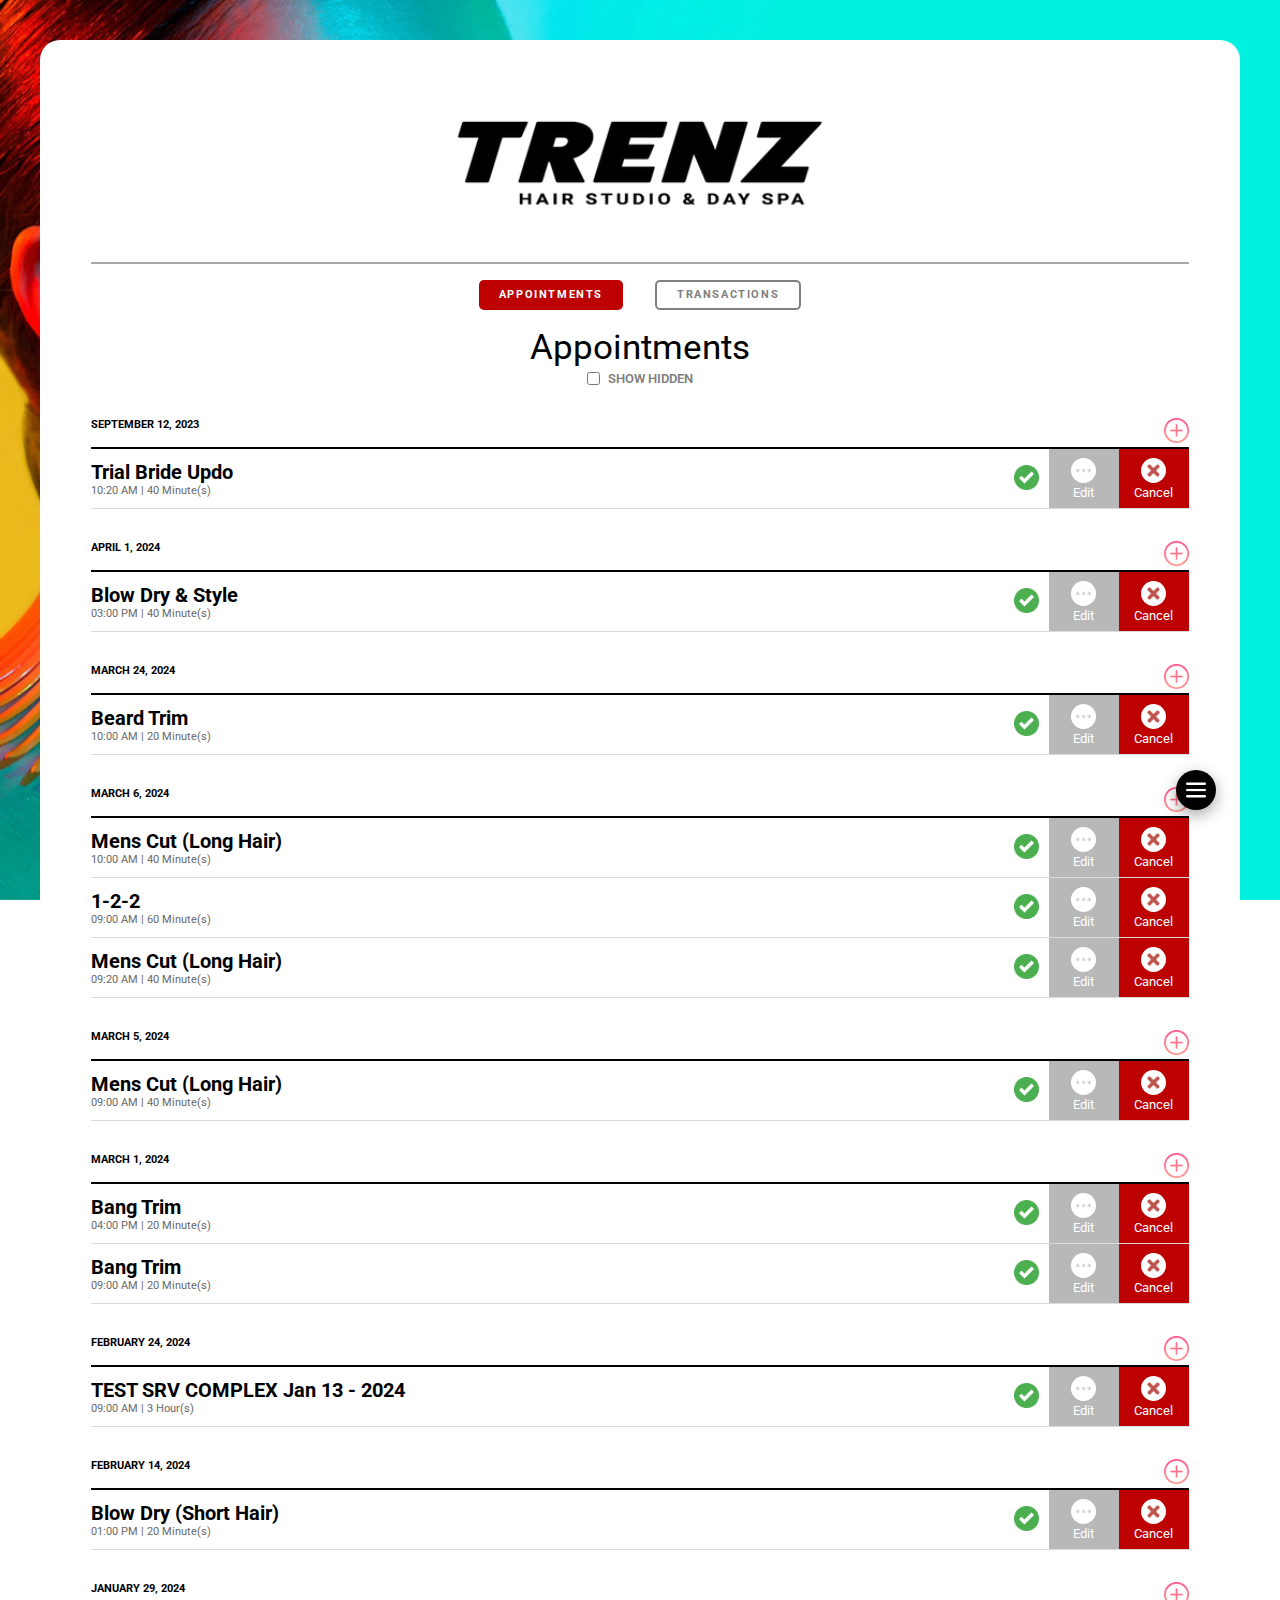
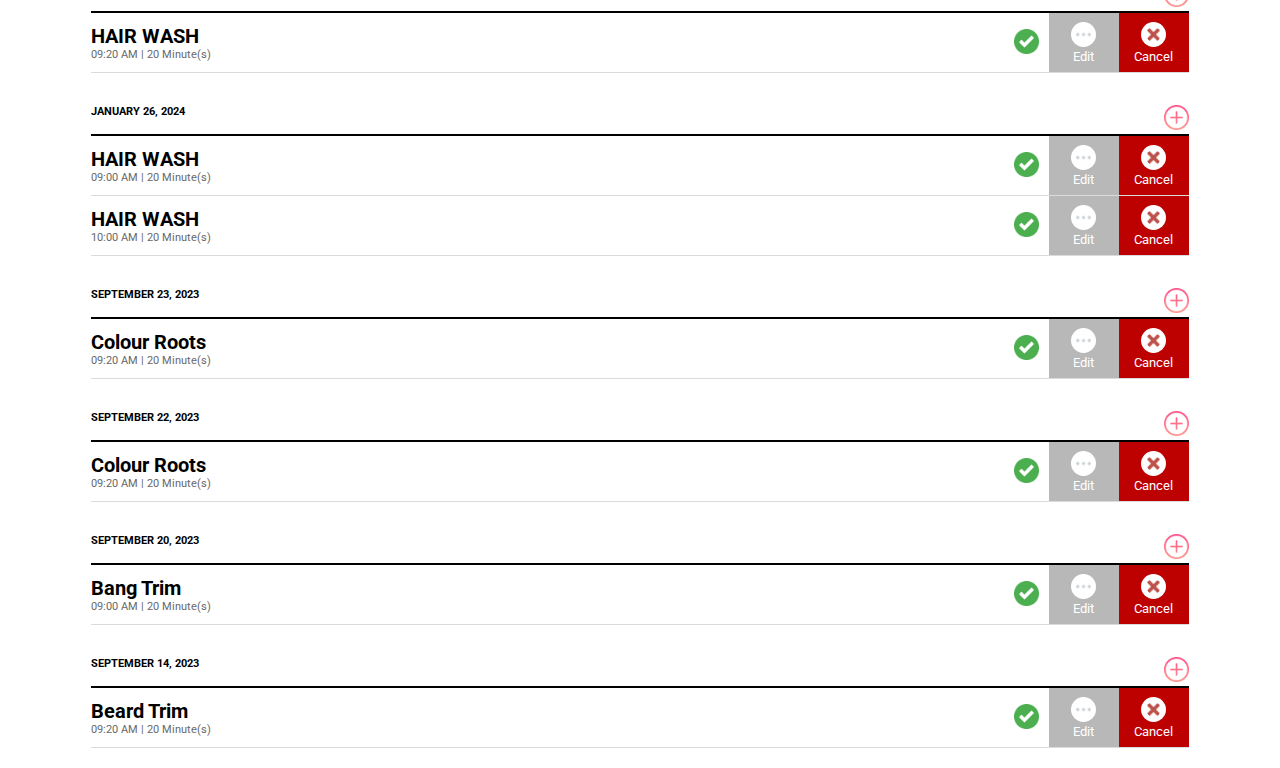
==== commit b8511b2d: "login page and file sturcture" ====
--- a/index.html
+++ b/index.html
@@ -5,7 +5,8 @@
 		<meta name="viewport" content="width=device-width, initial-scale=1.0" />
 		<title>Document</title>
 
-		<link rel="stylesheet" href="style.css" />
+		<link rel="stylesheet" href="css/global.css" />
+		<link rel="stylesheet" href="css/style.css" />
 	</head>
 	<body>
 		<section class="appointment">
@@ -55,7 +56,7 @@
 					</div>
 				</div>
 
-				<div class="transaction-container">
+				<div class="transaction-container" style="display: none">
 					<div class="current-date">
 						<h4>September 12, 2023</h4>
 						<img src="img/add.png" alt="" />
--- a/css/global.css
+++ b/css/global.css
@@ -0,0 +1,17 @@
+@import url("https://fonts.googleapis.com/css2?family=Roboto:wght@100;300;400;500;700;900&display=swap");
+
+* {
+	margin: 0;
+	padding: 0;
+	box-sizing: border-box;
+	font-family: "Roboto", sans-serif;
+}
+
+:root {
+	--primary-color: rgb(189, 0, 0);
+	--white-color: white;
+}
+
+body::-webkit-scrollbar {
+	display: none;
+}
--- a/css/style.css
+++ b/css/style.css
@@ -0,0 +1,439 @@
+.appointment {
+	padding-top: 2.5rem;
+}
+
+.trenz-bg {
+	width: 100vw;
+	height: 100vh;
+	object-fit: cover;
+	position: fixed;
+	top: 0px;
+	z-index: -1;
+}
+
+.appointment-container {
+	background-color: var(--white-color);
+	max-width: 1200px;
+	margin: auto;
+	border-radius: 20px;
+	padding: 20px 4%;
+	overflow: hidden;
+}
+
+.hero {
+	padding: 3rem 0;
+	text-align: center;
+	border-bottom: 2px solid rgb(168, 168, 168);
+}
+
+.hero img {
+	width: 35%;
+}
+/* 
+.hero h1 {
+	font-size: 6rem;
+	font-weight: 800;
+	font-style: italic;
+	line-height: 6.2rem;
+}
+
+.hero p {
+	font-weight: 700;
+	letter-spacing: 0.15rem;
+} */
+
+.appointment-btns {
+	display: flex;
+	justify-content: center;
+	gap: 2rem;
+	margin-top: 1rem;
+	font-weight: 700;
+	letter-spacing: 0.1rem;
+}
+
+.appointment-btn {
+	height: 30px;
+	background-color: var(--primary-color);
+	color: var(--white-color);
+	padding: 0px 20px;
+	border-radius: 5px;
+	display: flex;
+	align-items: center;
+	cursor: pointer;
+	font-size: 0.7rem;
+}
+
+.transaction-btn {
+	border: 2px solid gray;
+	background-color: var(--white-color);
+	color: gray;
+	padding: 0px 20px;
+	border-radius: 5px;
+	display: flex;
+	align-items: center;
+	cursor: pointer;
+	font-size: 0.7rem;
+}
+
+.appointment h2 {
+	font-size: 2.2rem;
+	font-weight: 400;
+	margin-top: 1rem;
+	text-align: center;
+}
+
+form {
+	display: flex;
+	justify-content: center;
+	gap: 0.5rem;
+	margin-top: 0.2rem;
+	color: gray;
+	text-transform: uppercase;
+	font-weight: 600;
+	font-size: 0.8rem;
+}
+
+.appointment-date,
+.transaction-container {
+	margin-top: 2rem;
+}
+
+.current-date {
+	display: flex;
+	justify-content: space-between;
+	gap: 20px;
+	padding-bottom: 2px;
+	border-bottom: 2px solid black;
+}
+
+.current-date img {
+	width: 18px;
+	height: 18px;
+}
+
+.current-date h4 {
+	text-transform: uppercase;
+	font-size: 0.7rem;
+	/* color: rgb(170, 1, 1); */
+}
+
+.appointment-card {
+	position: relative;
+	height: 60px;
+	display: flex;
+	align-items: center;
+	border-bottom: 1px solid rgb(219, 219, 219);
+}
+
+.appointment-box {
+	display: flex;
+	background-color: var(--white-color);
+	justify-content: space-between;
+	align-items: center;
+	width: 100%;
+	height: 100%;
+	transition: all 0.3s ease-in-out;
+	z-index: 5;
+}
+
+.appointment-option {
+	height: 60px;
+	display: flex;
+	height: 100%;
+	align-items: center;
+}
+
+.transaction-card-container .card-text {
+	max-width: 45%;
+}
+
+.card-text h3 {
+	font-size: 20px;
+}
+
+.card-text p {
+	color: rgb(104, 104, 104);
+	font-size: 0.7rem;
+}
+.appointment-done-img {
+	margin: 0 10px;
+	cursor: pointer;
+}
+
+.appointment-date img,
+.transaction-container img {
+	width: 25px;
+	height: 25px;
+	margin-bottom: 2px;
+	/* display: none; */
+}
+
+.edit-btn {
+	background-color: rgb(184, 184, 184);
+	width: 70px;
+	display: flex;
+	align-items: center;
+	justify-content: center;
+	flex-direction: column;
+	height: 100%;
+	color: var(--white-color);
+	font-size: 0.8rem;
+}
+
+.delete-btn {
+	background-color: var(--primary-color);
+	width: 70px;
+	display: flex;
+	align-items: center;
+	justify-content: center;
+	flex-direction: column;
+	height: 100%;
+	color: var(--white-color);
+	font-size: 0.8rem;
+}
+
+.edit-btn img,
+.delete-btn img {
+	padding: 5px;
+	background-color: var(--white-color);
+	border-radius: 50%;
+	/* width: 30px; */
+	filter: saturate(60%);
+	cursor: pointer;
+}
+
+@media (max-width: 1200px) {
+	.trenz-bg {
+		display: none;
+	}
+
+	.appointment {
+		padding-top: 0;
+	}
+
+	.hero {
+		padding: 4rem 0;
+	}
+}
+
+@media (max-width: 650px) {
+	.appointment {
+		padding-bottom: 8rem;
+	}
+	.hero {
+		padding: 2rem 20px;
+	}
+
+	.hero img {
+		width: 60%;
+	}
+
+	.appointment-btns {
+		gap: 0.5rem;
+	}
+
+	.appointment-btn,
+	.transaction-btn {
+		padding: 5px 12px;
+		font-size: 0.9rem;
+	}
+
+	.appointment-card {
+		height: 60px;
+	}
+
+	.edit-btn,
+	.delete-btn {
+		font-size: 0.6rem;
+		width: 50px;
+	}
+
+	.appointment h2 {
+		font-size: 2.2rem;
+		margin-top: 1rem;
+		font-weight: 400;
+	}
+
+	.current-date h4 {
+		font-size: 0.7rem;
+		display: flex;
+		align-items: center;
+	}
+
+	.card-text h3 {
+		font-size: 1.2rem;
+	}
+
+	.card-text p {
+		font-size: 0.7rem;
+	}
+
+	.appointment-box {
+		width: 100%;
+	}
+
+	.appointment-option {
+		position: absolute;
+		right: 0;
+		z-index: 1;
+	}
+}
+
+/* transaction section */
+
+
+.transaction-type {
+	position: absolute;
+	left: 50%;
+	font-weight: 600;
+	font-size: 1.2rem;
+	z-index: 20;
+}
+
+.transaction-option {
+	width: 80px;
+	background-color: var(--primary-color);
+	color: var(--white-color);
+	display: flex;
+	flex-direction: column;
+	justify-content: center;
+	align-items: center;
+	height: 100%;
+}
+
+.transaction-download {
+	filter: invert(100%);
+	width: 20px;
+	height: 20px;
+}
+
+.transaction-option p {
+	font-size: 0.7rem;
+	margin-top: 0.2rem;
+}
+
+.transaction-payment {
+	padding-right: 0.8rem;
+}
+
+@media (max-width: 650px) {
+	.transaction-payment {
+		padding-right: 0px;
+	}
+
+	.transaction-option {
+		position: absolute;
+		right: 0;
+		z-index: 1;
+	}
+}
+
+/* Menu section */
+
+.menu {
+	padding: 20px 25px 25px 25px;
+	position: fixed;
+	bottom: 0;
+	z-index: 10;
+	background-color: var(--white-color);
+	width: 100vw;
+	right: 0;
+	border-top: 1.5px solid #959595;
+	box-shadow: rgba(14, 30, 37, 0.12) 0px 2px 4px 0px,
+		rgba(14, 30, 37, 0.32) 0px 2px 16px 0px;
+}
+
+.menu-heading {
+	font-size: 0.8rem;
+	font-weight: 600;
+	text-transform: uppercase;
+	color: rgb(173, 173, 173);
+	text-align: center;
+	margin-bottom: 1.5rem;
+	letter-spacing: 0.2rem;
+}
+.menu-container {
+	display: flex;
+	justify-content: space-between;
+	gap: 20px;
+}
+
+.menu-item img {
+	width: 33px;
+	height: 33px;
+}
+
+.menu-item {
+	display: flex;
+	justify-content: center;
+	align-items: center;
+	flex-direction: column;
+	cursor: pointer;
+}
+
+.menu-item p {
+	margin-top: 5px;
+	font-weight: 700;
+	font-size: 0.9rem;
+	text-align: center;
+}
+
+.menu-display {
+	padding: 10px;
+	background-color: black;
+	border-radius: 100%;
+	position: fixed;
+	right: 5%;
+	bottom: 10%;
+	display: none;
+	cursor: pointer;
+	display: none;
+	align-items: center;
+	justify-self: center;
+	box-shadow: rgba(0, 0, 0, 0.35) 0px 5px 15px;
+}
+
+.menu-display img {
+	width: 20px;
+	height: 20px;
+	filter: invert(100%);
+	transition: all 0.3s ease-in-out;
+}
+
+@media (min-width: 650px) {
+	.menu-display {
+		display: flex;
+	}
+
+	.menu-heading {
+		display: none;
+	}
+
+	.menu {
+		width: max-content;
+		padding: 15px;
+		bottom: calc(10% + 60px);
+		right: calc(5% - 10px);
+		/* background-color: rgb(235, 235, 235); */
+		border-radius: 15px;
+		max-height: 0px;
+		overflow: hidden;
+		/* display: none; */
+		right: -100%;
+		transition: max-height 0.3s ease-in-out;
+	}
+
+	.menu-container {
+		flex-direction: column;
+		width: max-content;
+	}
+
+	.menu-item img {
+		width: 22px;
+		height: 22px;
+	}
+
+	.menu-item p {
+		font-size: 0.6rem;
+	}
+}
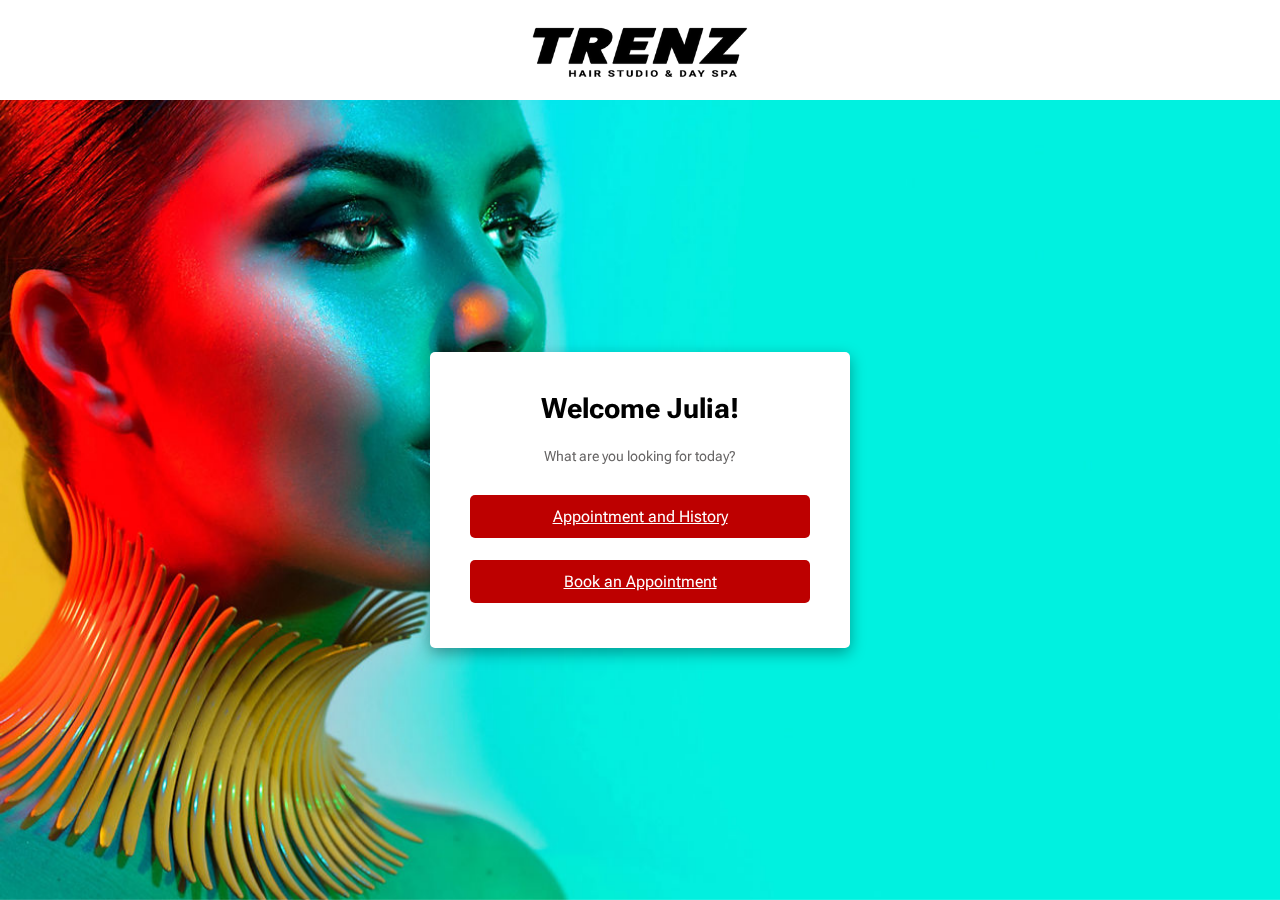
==== commit 78ab3330: "welcome page" ====
--- a/index.html
+++ b/index.html
@@ -3,125 +3,30 @@
 	<head>
 		<meta charset="UTF-8" />
 		<meta name="viewport" content="width=device-width, initial-scale=1.0" />
-		<title>Document</title>
-
+		<title>Trenz | Welcome</title>
 		<link rel="stylesheet" href="css/global.css" />
-		<link rel="stylesheet" href="css/style.css" />
+		<link rel="stylesheet" href="css/login.css" />
 	</head>
 	<body>
-		<section class="appointment">
-			<img class="trenz-bg" src="img/trenz-bg.jpg" alt="" />
-			<div class="appointment-container">
-				<div class="hero">
-					<img src="img/trenz-logo-lq.png" alt="" />
-				</div>
-
-				<div class="appointment-btns">
-					<div id="appointment-btn" class="appointment-btn">APPOINTMENTS</div>
-					<div id="transaction-btn" class="transaction-btn">TRANSACTIONS</div>
-				</div>
-
-				<h2 id="appointment-title">Appointments</h2>
-
-				<form id="appointment-hide" action="">
-					<input type="checkbox" id="showCheckbox" />
-					<label for="showCheckbox">Show hidden</label>
-				</form>
-
-				<div class="appointment-date">
-					<div class="current-date">
-						<h4>September 12, 2023</h4>
-						<img src="img/add.png" alt="" />
-					</div>
-					<div class="appointment-card-container">
-						<div class="appointment-card">
-							<div class="appointment-box">
-								<div class="card-text">
-									<h3>Trial Bride Updo</h3>
-									<p>10:20 AM | 40 Minute(s)</p>
-								</div>
-								<img class="appointment-done-img" src="img/accept.png" alt="" />
-							</div>
-							<div class="appointment-option">
-								<div class="edit-btn">
-									<img src="img/more.png" alt="Edit" />
-									<p>Edit</p>
-								</div>
-								<div class="delete-btn">
-									<img src="img/close.png" alt="Edit" />
-									<p>Cancel</p>
-								</div>
-							</div>
-						</div>
-					</div>
-				</div>
-
-				<div class="transaction-container" style="display: none">
-					<div class="current-date">
-						<h4>September 12, 2023</h4>
-						<img src="img/add.png" alt="" />
-					</div>
-					<div class="transaction-card-container">
-						<div class="appointment-card">
-							<div class="appointment-box">
-								<div class="card-text">
-									<h3>Trial Bride Updo</h3>
-									<p>10:20 AM</p>
-								</div>
-								<div class="transaction-type">Visa</div>
-								<div class="card-text transaction-payment">
-									<h3>$270</h3>
-									<p>+$5.4</p>
-								</div>
-							</div>
-							<div class="transaction-option">
-								<img
-									class="transaction-download"
-									src="img/download.png"
-									alt="" />
-								<p>Reciept</p>
-							</div>
-						</div>
-					</div>
-				</div>
-			</div>
-		</section>
-
-		<!-- menu section -->
-
-		<div class="menu-display">
-			<img id="menuIcon" src="img/menu.png" alt="" />
+		<div class="header">
+			<img src="img/trenz-logo-lq.png" alt="trenz" />
 		</div>
 
-		<div id="menu" class="menu">
-			<div class="menu-heading">Appointments</div>
-			<div class="menu-container">
-				<div class="menu-item">
-					<img src="img/home.png" alt="Home" />
-					<p>Home</p>
-				</div>
-				<div class="menu-item">
-					<img src="img/add-event.png" alt="" />
-					<p>Add</p>
-				</div>
-				<div class="menu-item">
-					<img src="img/website.png" alt="" />
-					<p>View</p>
-				</div>
-				<div class="menu-item">
-					<img src="img/calendar.png" alt="" />
-					<p>History</p>
-				</div>
-				<div class="menu-item">
-					<img src="img/setting.png" alt="Setting" />
-					<p>Setting</p>
+		<img class="bg-img" src="img/trenz-bg.jpg" alt="" />
+
+		<div class="main-content">
+			<div class="signup-container">
+				<div class="form-container">
+					<p class="title">Welcome Julia!</p>
+					<p class="sub-title">What are you looking for today?</p>
+					<div class="form">
+						<button class="btn">
+							<a href="appointment.html">Appointment and History</a>
+						</button>
+						<button class="btn"><a href="#">Book an Appointment</a></button>
+					</div>
 				</div>
 			</div>
 		</div>
 	</body>
-
-	<script src="script/appointment.js"></script>
-	<script src="script/transaction.js"></script>
-
-	<script src="script/script.js"></script>
 </html>
--- a/css/global.css
+++ b/css/global.css
@@ -1,17 +1,70 @@
-@import url("https://fonts.googleapis.com/css2?family=Roboto:wght@100;300;400;500;700;900&display=swap");
+@import url("https://fonts.googleapis.com/css2?family=Roboto+Flex:opsz,wght@8..144,100..1000&display=swap");
 
 * {
 	margin: 0;
 	padding: 0;
 	box-sizing: border-box;
-	font-family: "Roboto", sans-serif;
+	font-family: "Roboto Flex", sans-serif;
 }
 
 :root {
 	--primary-color: rgb(189, 0, 0);
 	--white-color: white;
+	--text-gray: rgb(102, 100, 100);
 }
 
 body::-webkit-scrollbar {
 	display: none;
 }
+
+/* header */
+
+.header {
+	width: 100%;
+	display: flex;
+	justify-content: center;
+	align-items: center;
+	background-color: var(--white-color);
+}
+
+.header img {
+	height: 60px;
+	width: auto;
+	margin: 20px 0;
+}
+
+/* main */
+.bg-img {
+	position: fixed;
+	left: 0;
+	top: 0px;
+	bottom: 0;
+	width: 100vw;
+	height: 100%;
+	max-height: max-content;
+	z-index: -1;
+	object-fit: cover;
+	object-position: top left;
+}
+.main-content {
+	padding: 40px 20px;
+	height: calc(100vh - 100px);
+}
+
+.btn {
+	font-size: 1rem;
+	padding: 12px 15px;
+	border-radius: 5px;
+	border: 0 !important;
+	outline: 0 !important;
+	background: var(--primary-color);
+	color: var(--white-color);
+	cursor: pointer;
+	/* box-shadow: rgba(0, 0, 0, 0.24) 0px 3px 8px; */
+}
+
+
+a{
+  color: var(--white-color);
+  
+}--- a/css/login.css
+++ b/css/login.css
@@ -0,0 +1,194 @@
+/* login */
+
+.login-container,
+.signup-container {
+	height: 100%;
+	display: flex;
+	justify-content: center;
+	align-items: center;
+}
+
+.form-container {
+	background-color: var(--white-color);
+	width: 420px;
+	box-shadow: rgba(0, 0, 0, 0.35) 0px 5px 15px;
+	border-radius: 5px;
+	padding: 30px 40px;
+}
+
+.title {
+	text-align: center;
+	margin: 10px 0 20px 0;
+	font-size: 28px;
+	font-weight: 700;
+}
+
+.sub-title {
+	text-align: center;
+	margin-bottom: 1.8rem;
+	font-size: 14px;
+	font-weight: 400;
+	color: var(--text-gray);
+	line-height: 22px;
+}
+
+.sub-title span {
+	color: var(--primary-color);
+	font-weight: 500;
+	cursor: pointer;
+}
+
+.sub-title span:hover {
+	text-decoration: underline;
+	text-decoration-color: var(--primary-color);
+}
+
+.form {
+	width: 100%;
+	display: flex;
+	flex-direction: column;
+	gap: 22px;
+	margin-bottom: 15px;
+}
+
+.input {
+	border-radius: 5px;
+	border: 1px solid #c0c0c0;
+	outline: 0 !important;
+	padding: 10px 15px;
+	font-size: 1rem;
+}
+
+.password {
+	position: relative;
+	width: 100%;
+}
+
+.password img {
+	position: absolute;
+	width: 20px;
+	height: 20px;
+	right: 10px;
+	top: 10px;
+	filter: invert(30%);
+	cursor: pointer;
+}
+
+.password input {
+	width: 100%;
+}
+
+
+
+
+.remember-container {
+	display: flex;
+	justify-content: space-between;
+	align-items: center;
+	gap: 15px;
+	font-size: 0.8rem;
+}
+
+.remember {
+	display: flex;
+	gap: 10px;
+	align-items: center;
+	color: var(--text-gray);
+}
+
+.remember input {
+	color: var(--primary-color);
+}
+
+.forgot {
+	color: var(--primary-color);
+	cursor: pointer;
+}
+
+.forgot:hover {
+	text-decoration: underline;
+	text-decoration-color: var(--primary-color);
+}
+
+.sign-up-label {
+	margin-top: 1rem;
+	font-size: 12px;
+	text-align: center;
+	color: var(--text-gray);
+}
+
+.sign-up-link {
+	margin-left: 1px;
+	font-size: 12px;
+	color: var(--primary-color);
+	cursor: pointer;
+	font-weight: 700;
+	margin-top: 10px;
+}
+
+.sign-up-link:hover {
+	text-decoration: underline;
+	text-decoration-color: var(--primary-color);
+}
+
+.login-foot {
+	display: none;
+	justify-content: center;
+	align-items: center;
+	gap: 6px;
+	margin-top: 10px;
+}
+
+.login-foot a {
+	color: var(--text-gray);
+	font-size: 12px;
+}
+
+.foot-dot {
+	width: 3px;
+	height: 3px;
+	border-radius: 50%;
+	background-color: var(--text-gray);
+}
+
+@media (max-width: 650px) {
+	.form-container {
+		padding: 30px;
+	}
+
+	.remember-container {
+		justify-content: start;
+	}
+
+	.forgot {
+		display: none;
+	}
+
+	.sign-up-label {
+		display: none;
+	}
+
+	.login-foot {
+		display: flex;
+	}
+
+	.sub-title {
+		line-height: 25px;
+	}
+}
+
+/* signin */
+
+.signin-container {
+	display: flex;
+	justify-content: center;
+	align-items: center;
+}
+
+/* reset page */
+
+@media (max-width: 650px) {
+	.reset-label {
+		display: block;
+	}
+}
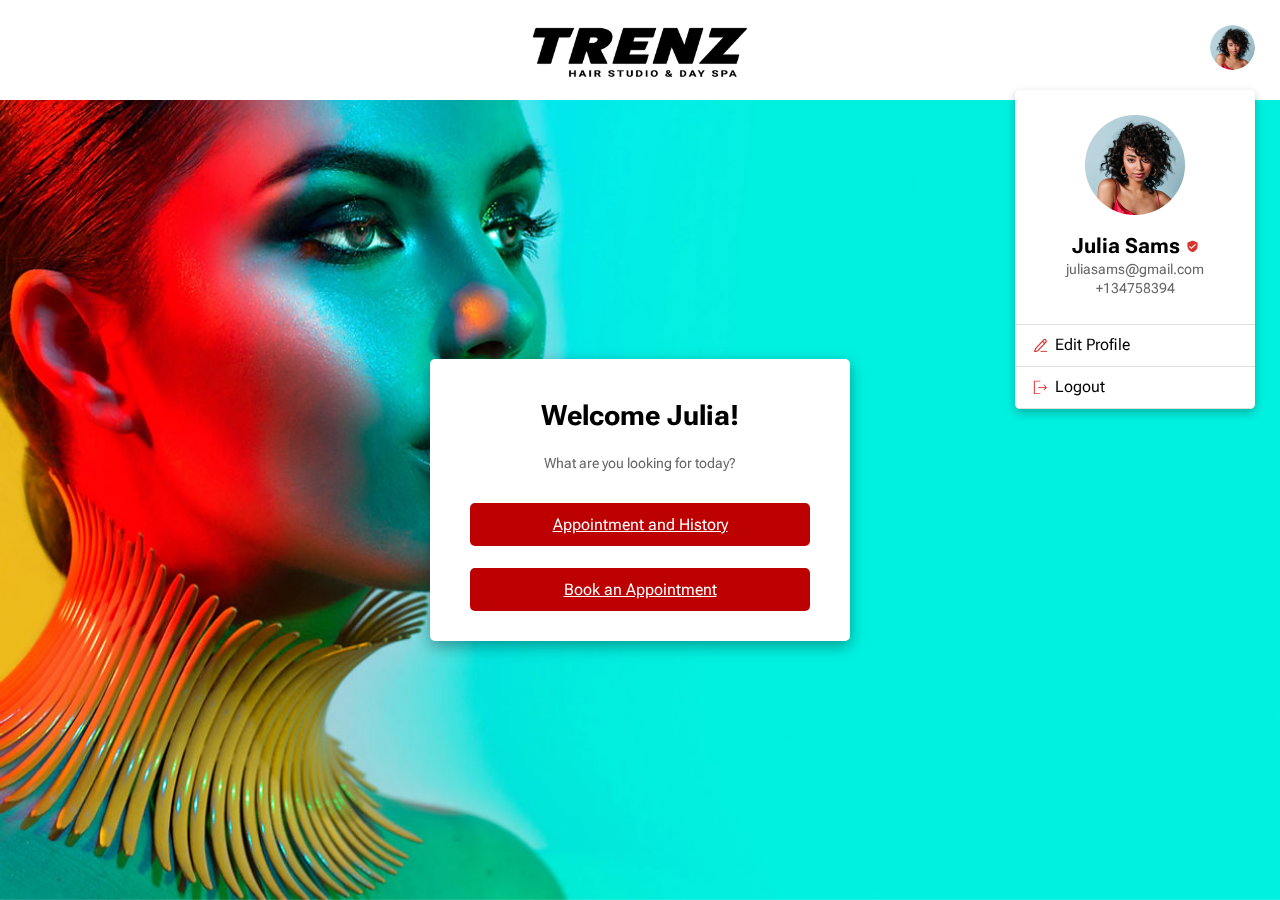
==== commit cc08404f: "profile" ====
--- a/index.html
+++ b/index.html
@@ -8,6 +8,31 @@
 		<link rel="stylesheet" href="css/login.css" />
 	</head>
 	<body>
+		<div class="profile">
+			<img class="profile-icon" src="img/profile.png" alt="" />
+
+			<div class="profile-popup">
+				<div class="profile-content">
+					<img class="profile-img" src="img/profile.png" alt="" />
+					<div class="profile-name">
+						<h2>Julia Sams</h2>
+						<img src="img/verified.png" alt="">
+					</div>
+
+					<p class="profile-email">juliasams@gmail.com</p>
+					<p class="profile-email">+134758394</p>
+				</div>
+				<div class="profile-edit">
+					<img src="img/edit.png" alt="" />
+					<p>Edit Profile</p>
+				</div>
+				<div class="profile-edit">
+					<img src="img/logout.png" alt="" />
+					<p>Logout</p>
+				</div>
+			</div>
+		</div>
+
 		<div class="header">
 			<img src="img/trenz-logo-lq.png" alt="trenz" />
 		</div>
@@ -19,11 +44,9 @@
 				<div class="form-container">
 					<p class="title">Welcome Julia!</p>
 					<p class="sub-title">What are you looking for today?</p>
-					<div class="form">
-						<button class="btn">
-							<a href="appointment.html">Appointment and History</a>
-						</button>
-						<button class="btn"><a href="#">Book an Appointment</a></button>
+					<div class="reset-btns">
+						<a href="appointment.html" class="btn">Appointment and History</a>
+						<a href="#" class="btn">Book an Appointment</a>
 					</div>
 				</div>
 			</div>
--- a/css/global.css
+++ b/css/global.css
@@ -11,10 +11,16 @@
 	--primary-color: rgb(189, 0, 0);
 	--white-color: white;
 	--text-gray: rgb(102, 100, 100);
+	--text-light-gray: rgb(223, 223, 223);
 }
 
 body::-webkit-scrollbar {
 	display: none;
+}
+
+a {
+	color: var(--white-color);
+	width: 100%;
 }
 
 /* header */
@@ -52,6 +58,8 @@
 }
 
 .btn {
+	display: inline-block;
+	text-align: center;
 	font-size: 1rem;
 	padding: 12px 15px;
 	border-radius: 5px;
@@ -63,8 +71,82 @@
 	/* box-shadow: rgba(0, 0, 0, 0.24) 0px 3px 8px; */
 }
 
+.profile {
+	z-index: 20;
+	position: relative;
+	right: 0px;
+	top: 0px;
+}
 
-a{
-  color: var(--white-color);
-  
-}+.profile-icon {
+	position: absolute;
+	width: 45px;
+	height: 45px;
+	border-radius: 50%;
+	right: 25px;
+	top: 25px;
+	cursor: pointer;
+}
+
+.profile-popup {
+	background-color: var(--white-color);
+	position: absolute;
+	top: 90px;
+	right: 25px;
+	width: 240px;
+	border-radius: 5px;
+	box-shadow: 0px 4px 10px 0px #00000040;
+  overflow: hidden;
+}
+
+.profile-content {
+	padding: 25px;
+	border-bottom: 1px solid var(--text-light-gray);
+	display: flex;
+	flex-direction: column;
+	justify-content: center;
+	align-items: center;
+}
+
+.profile-img {
+	width: 100px;
+	height: 100px;
+	margin-bottom: 1.2rem;
+}
+
+.profile-name {
+	display: flex;
+	gap: 7px;
+	align-items: center;
+	font-size: 14px;
+	font-weight: 600;
+	margin-bottom: 3px;
+}
+
+.profile-name img {
+	height: 12px;
+}
+
+.profile-email {
+	color: var(--text-gray);
+	font-size: 14px;
+	margin-bottom: 3px;
+}
+
+.profile-edit {
+	display: flex;
+	gap: 8px;
+	padding: 10px 18px 12px 18px;
+	align-items: center;
+	font-size: 1rem;
+	border-bottom: 1px solid var(--text-light-gray);
+	cursor: pointer;
+
+}
+
+.profile-edit img {
+	width: 14px;
+	height: 14px;
+	cursor: pointer;
+
+}
--- a/css/login.css
+++ b/css/login.css
@@ -77,9 +77,6 @@
 .password input {
 	width: 100%;
 }
-
-
-
 
 .remember-container {
 	display: flex;
@@ -187,6 +184,12 @@
 
 /* reset page */
 
+.reset-btns {
+	display: flex;
+	flex-direction: column;
+	gap: 22px;
+}
+
 @media (max-width: 650px) {
 	.reset-label {
 		display: block;
